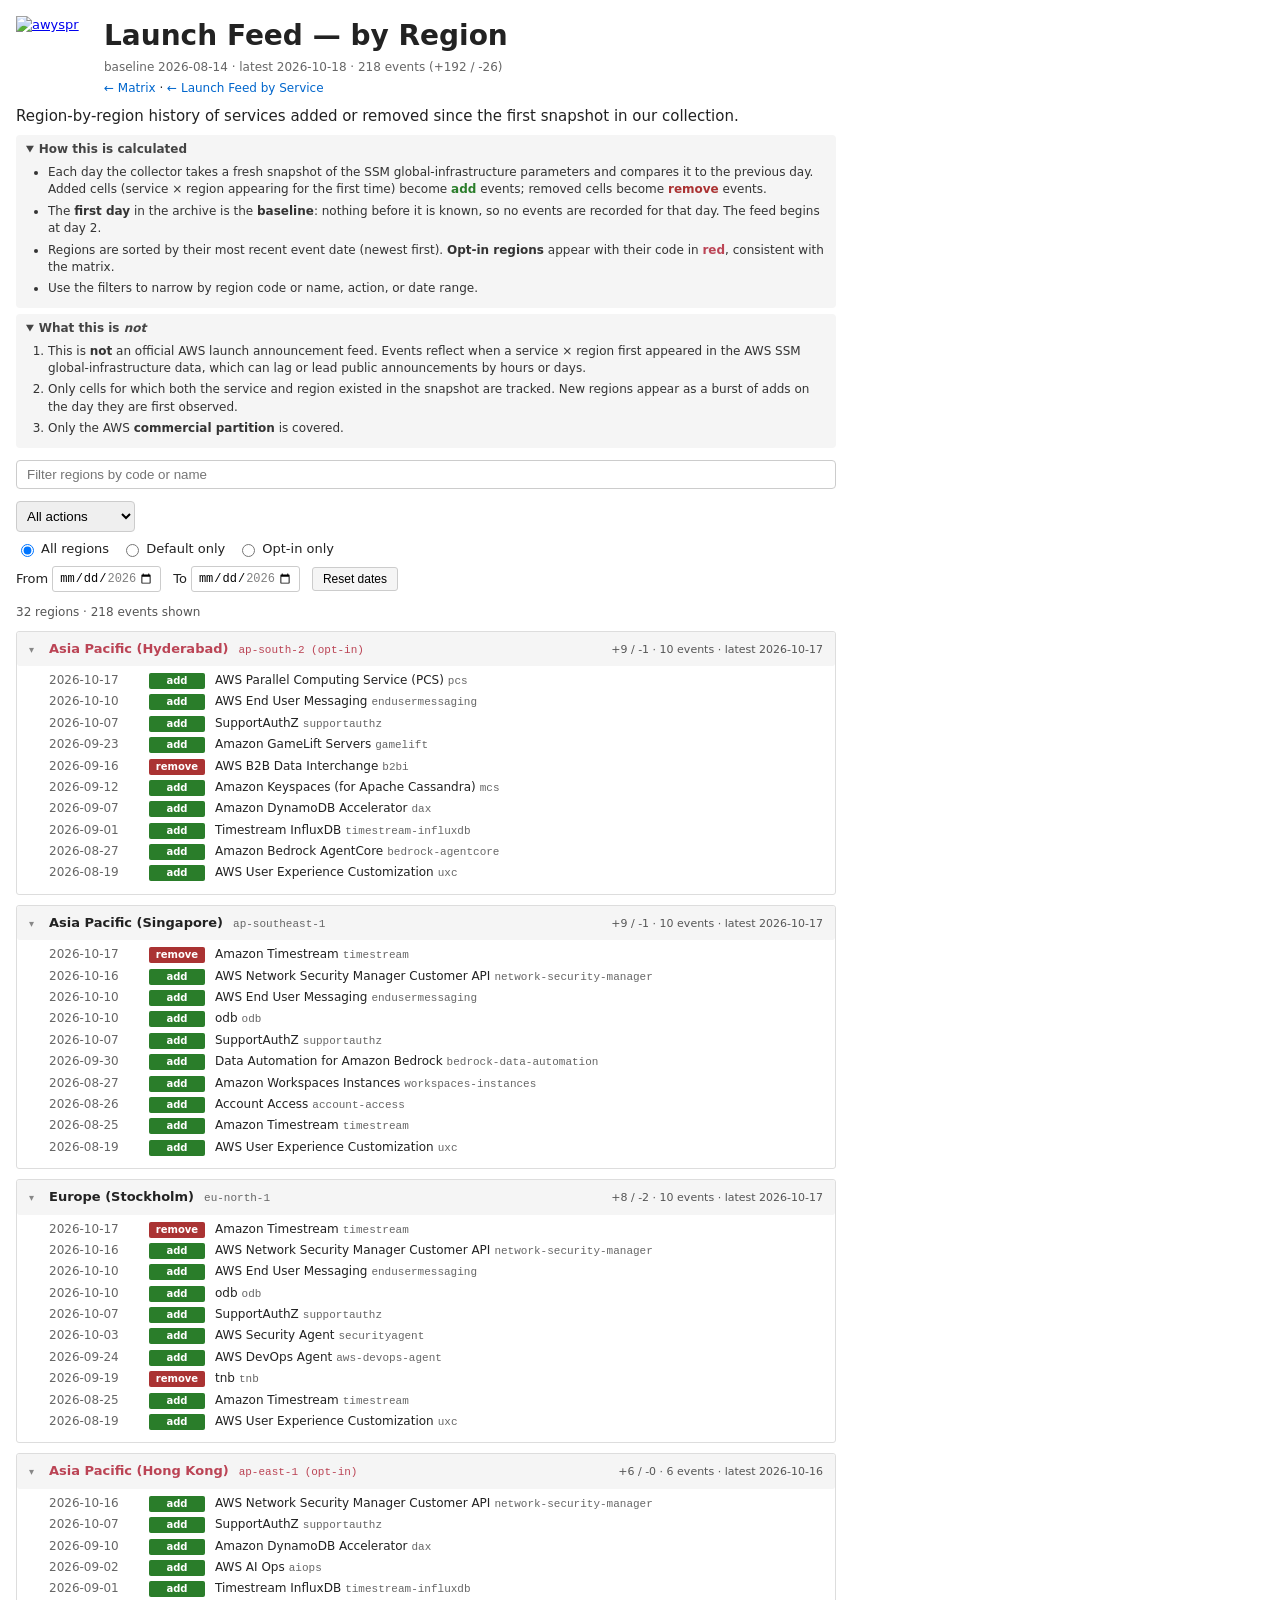
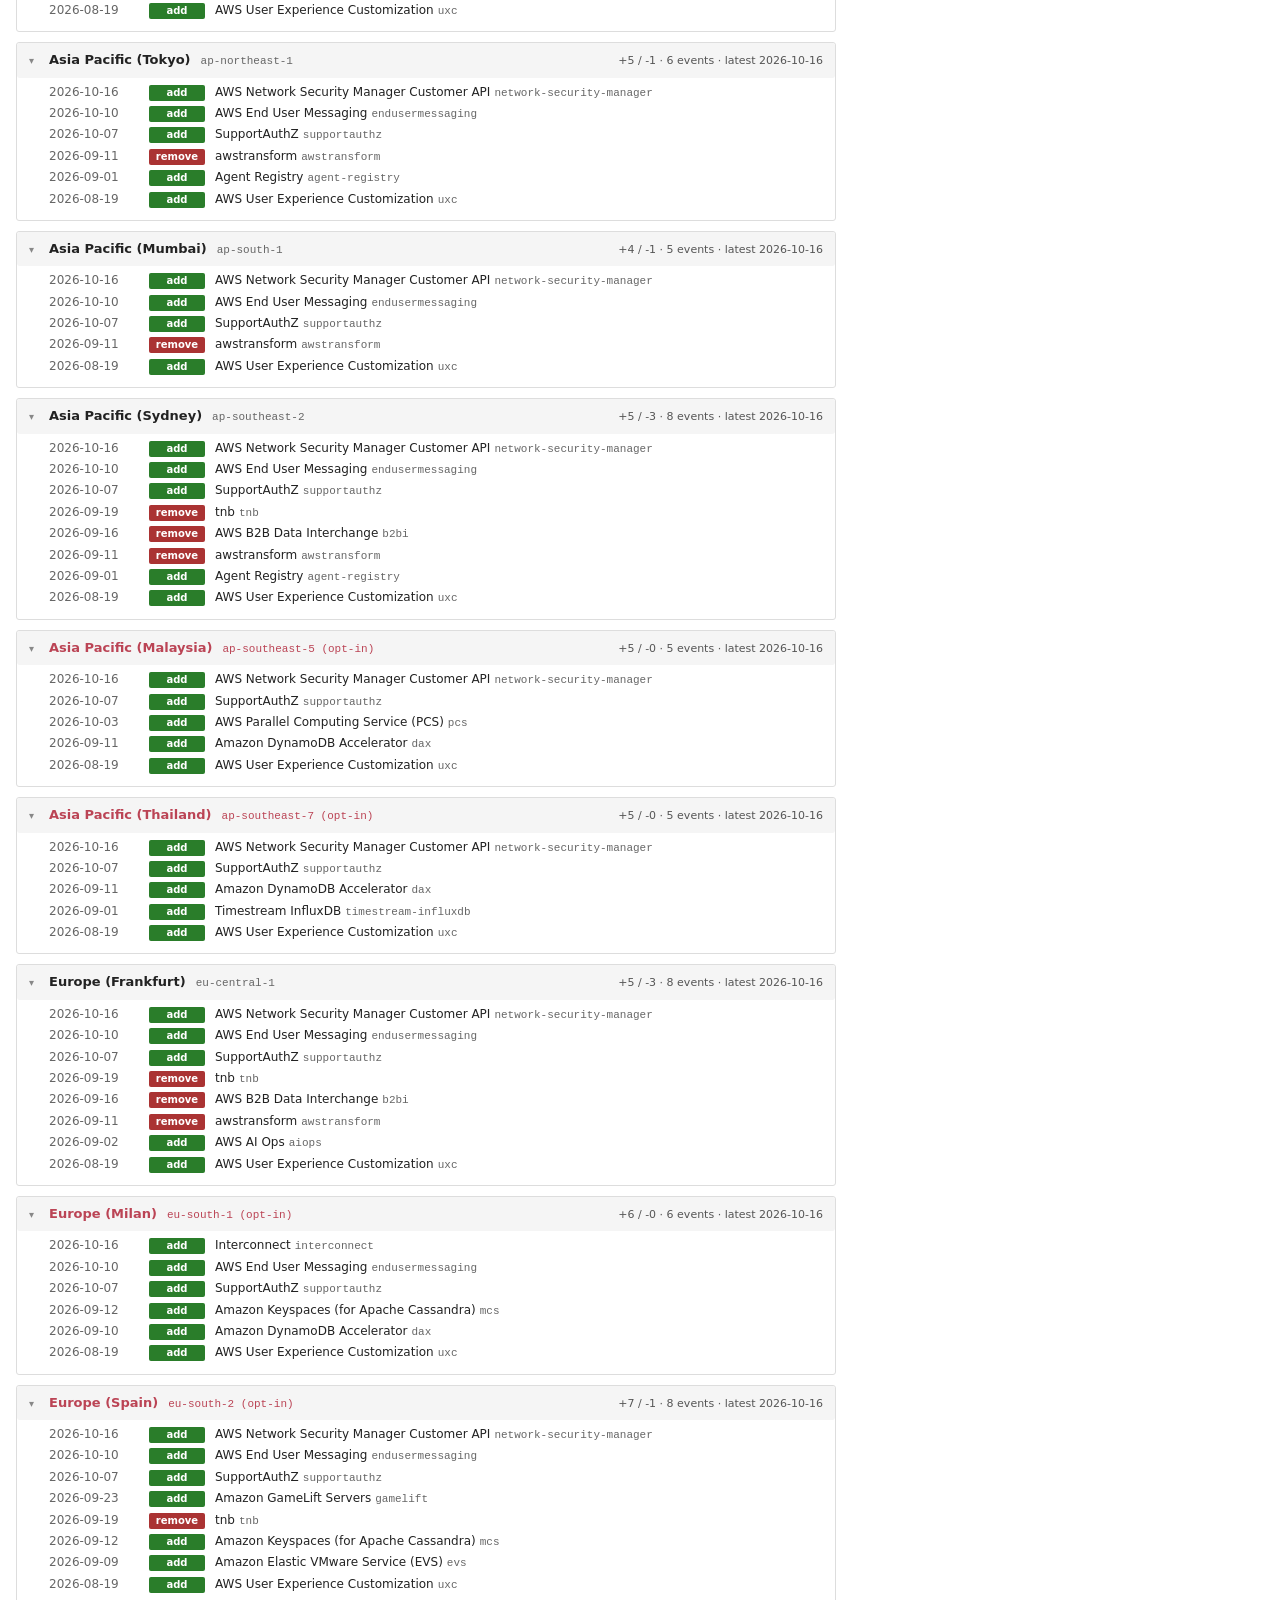
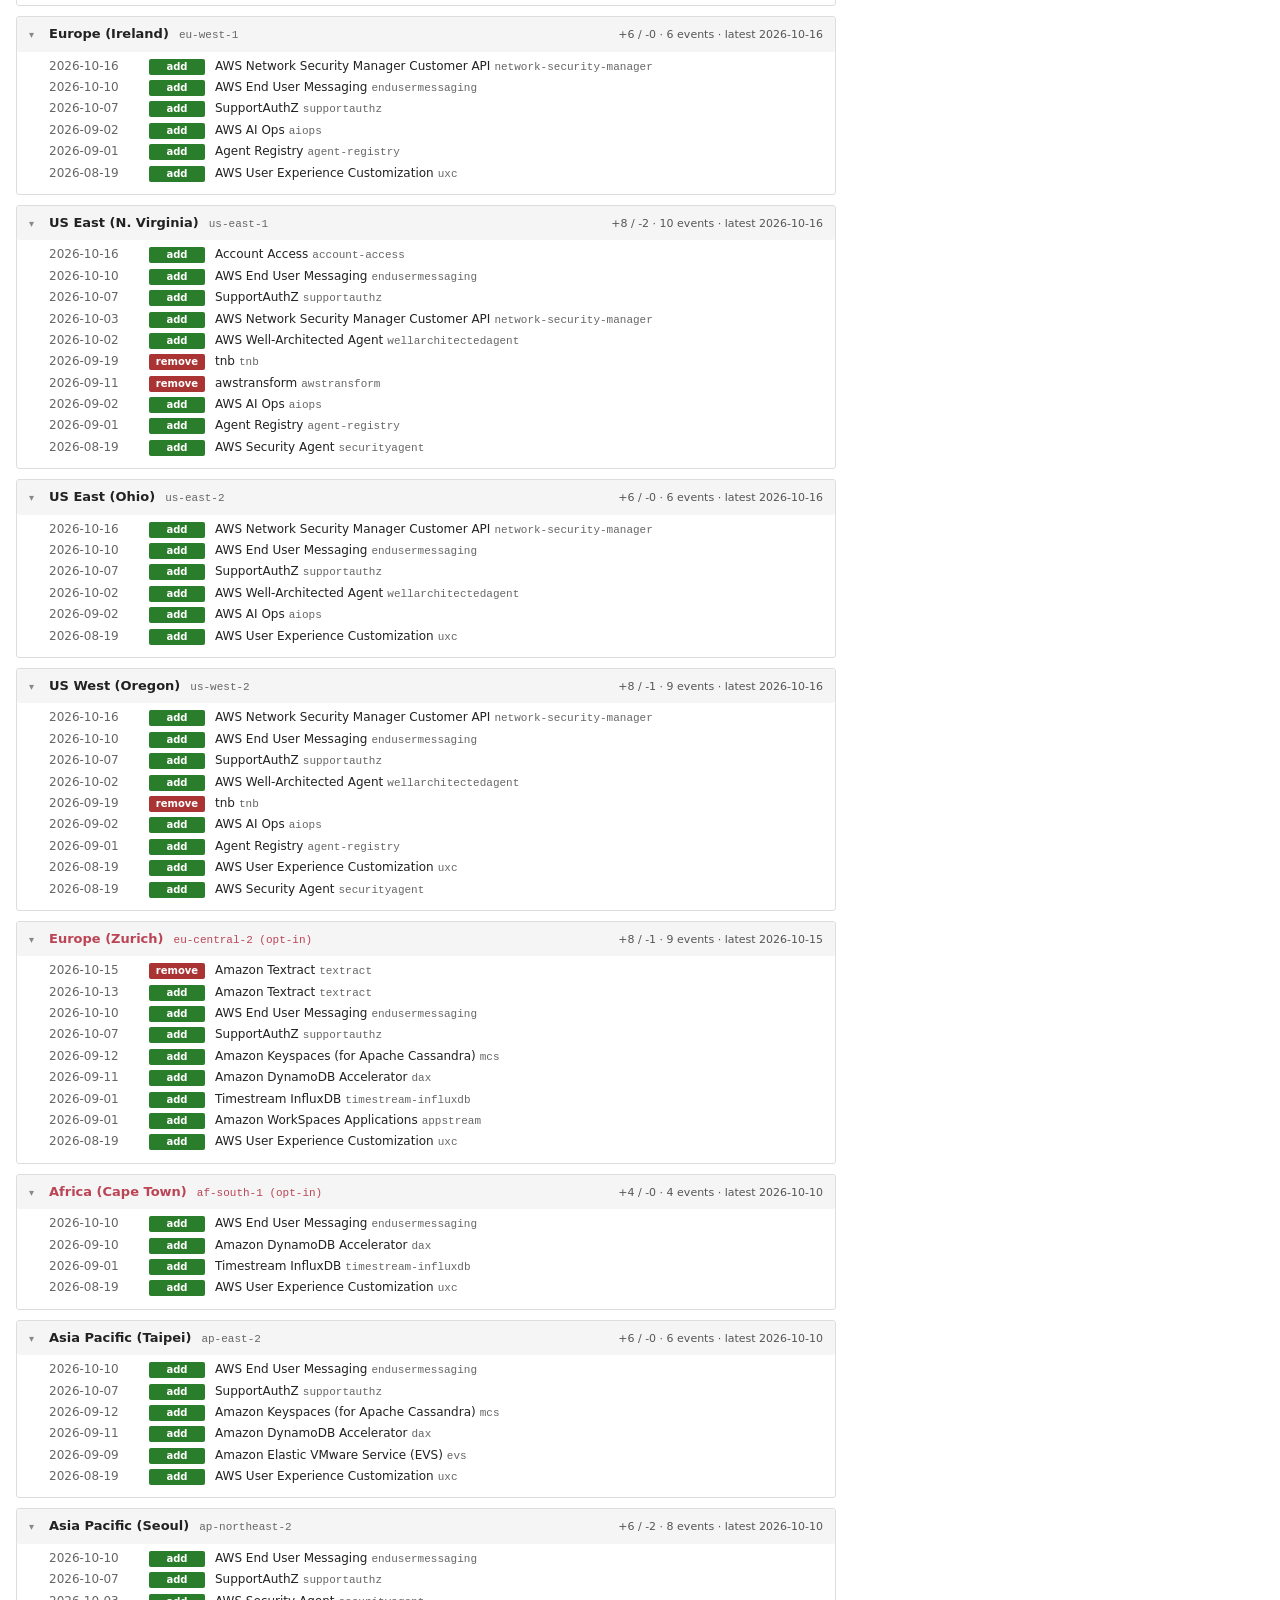
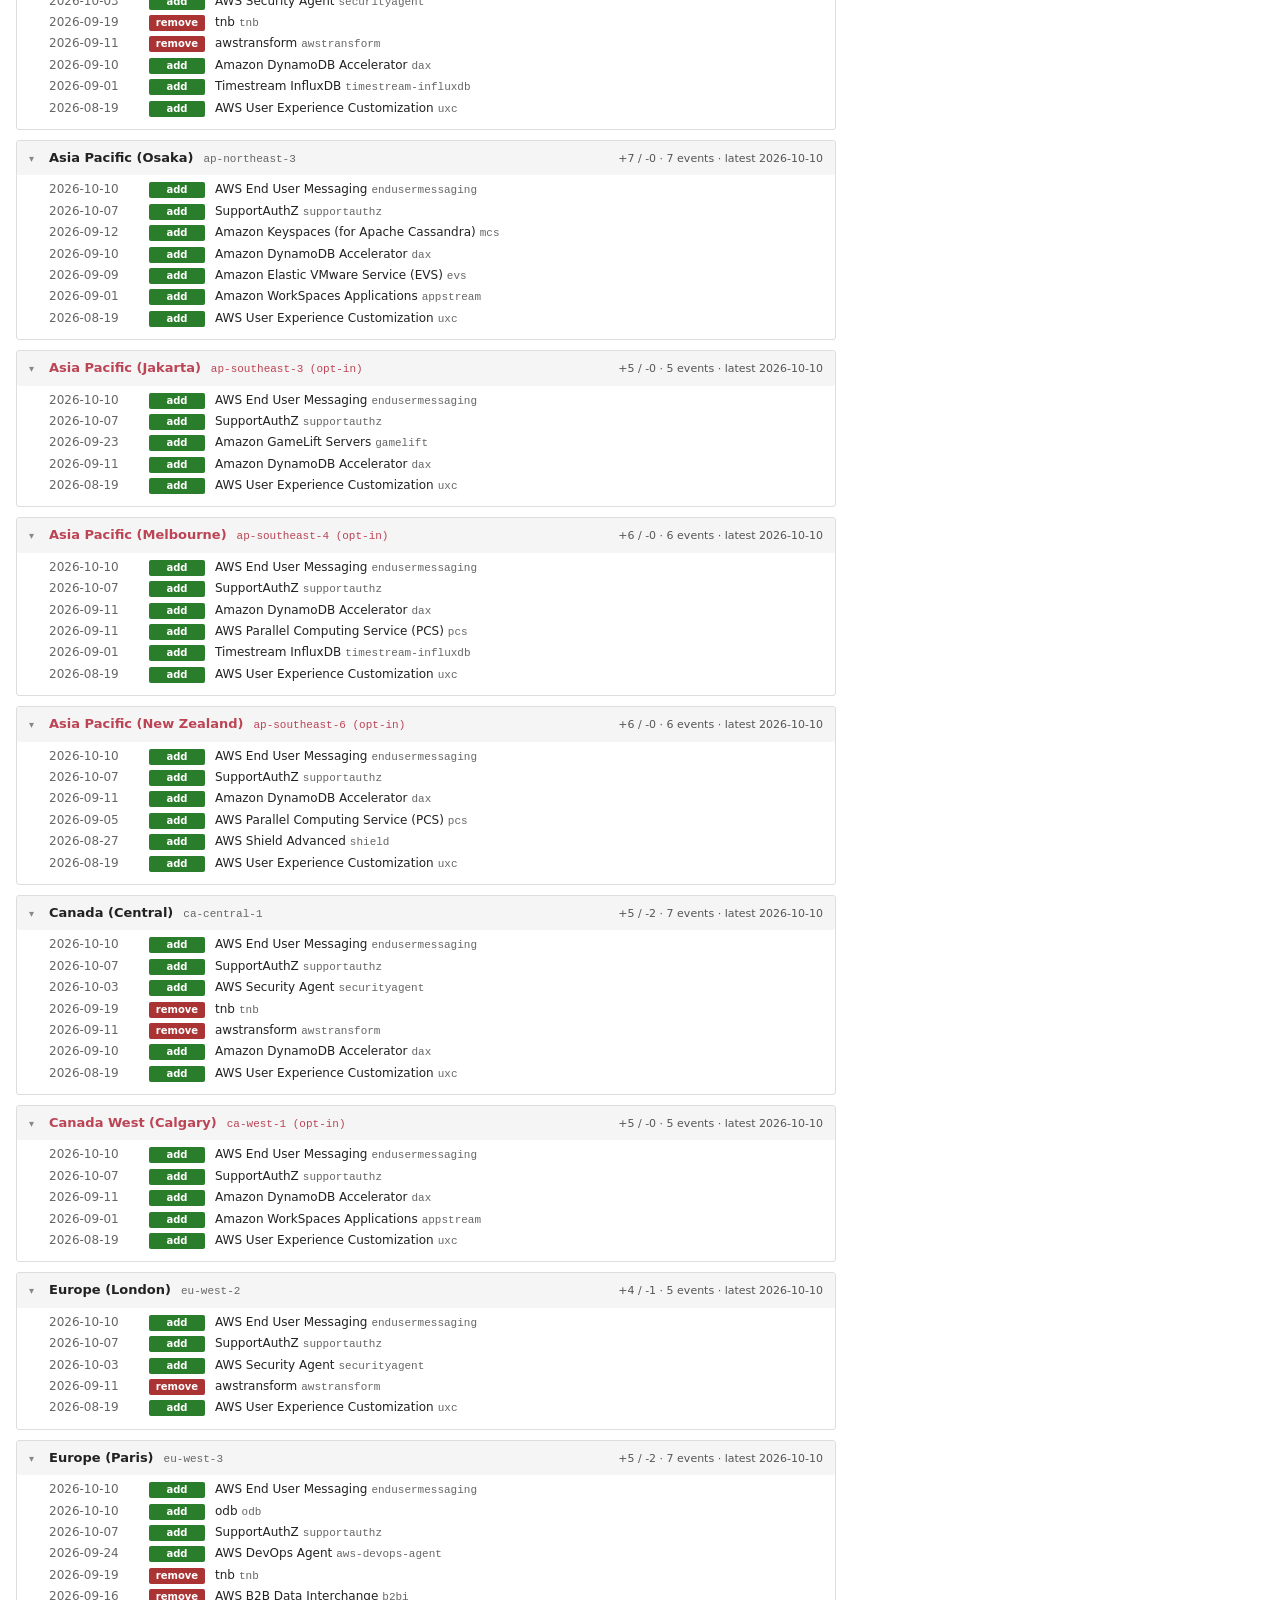
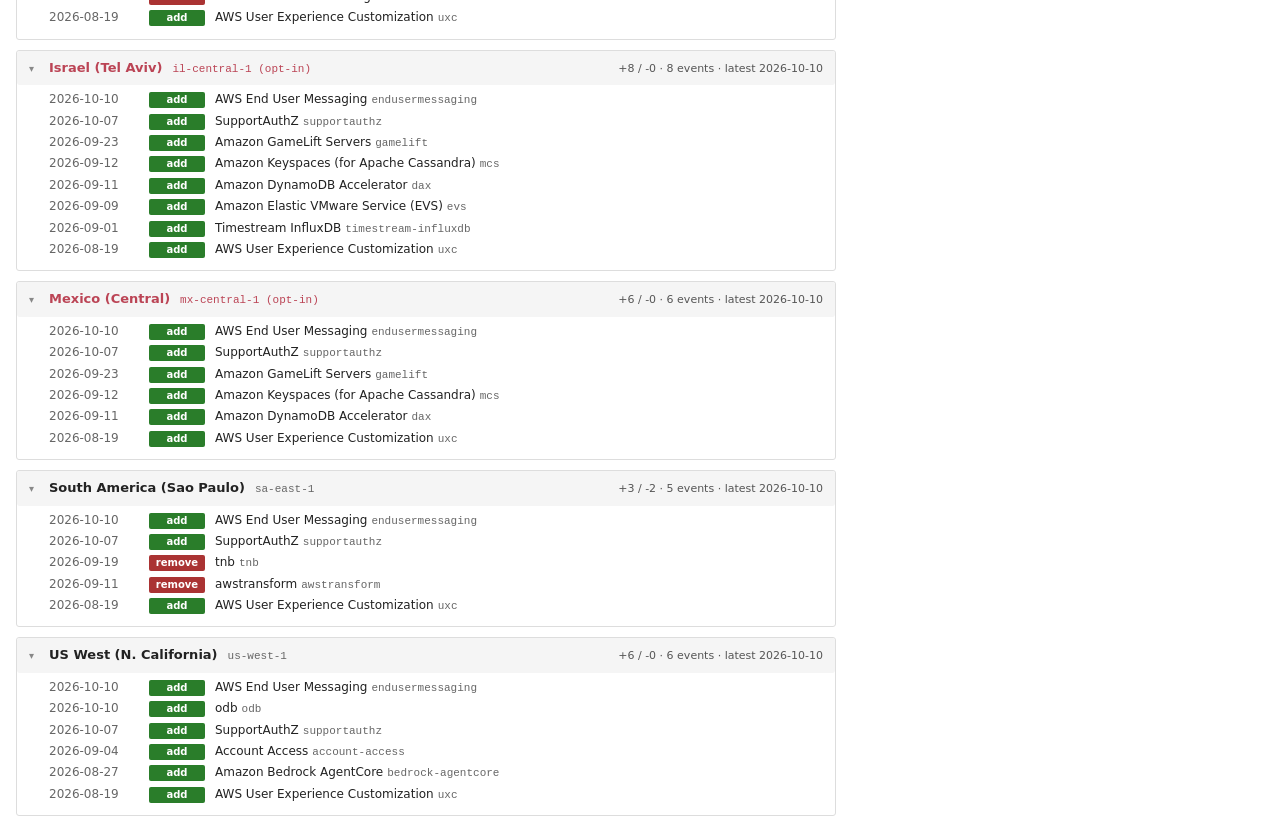
==== launch-reg.html @ aab7c8ba "publish 2026-10-18" ====
<!doctype html>
<html lang="en">
<head>
<script async src="https://www.googletagmanager.com/gtag/js?id=G-X1XJBGD6MT"></script>
<script>
  window.dataLayer = window.dataLayer || [];
  function gtag(){dataLayer.push(arguments);}
  gtag('js', new Date());
  gtag('config', 'G-X1XJBGD6MT');
</script>
<meta charset="utf-8">
<meta name="viewport" content="width=device-width,initial-scale=1">
<title>Launch Feed — by Region</title>
<link rel="stylesheet" href="styles.css">
<link rel="stylesheet" href="stats.css">
<link rel="stylesheet" href="launch.css">
</head>
<body>
<header>
  <div class="titlebar">
    <a class="brand" href="https://www.awyspr.com" rel="noopener" aria-label="awyspr">
      <img src="https://awyspr.com/assets/images/image07.svg?v=b4a015c2" alt="awyspr">
    </a>
    <div class="titlebar-text">
      <h1>Launch Feed — by Region</h1>
      <div class="meta" id="meta"></div>
      <div class="nav"><a href="index.html">← Matrix</a> · <a href="launch-svc.html">← Launch Feed by Service</a></div>
    </div>
  </div>
  <div class="intro">
    <p>
      Region-by-region history of services added or removed since the first
      snapshot in our collection.
    </p>
    <details class="faq" open>
      <summary>How this is calculated</summary>
      <ul>
        <li>Each day the collector takes a fresh snapshot of the SSM global-infrastructure parameters and compares it to the previous day. Added cells (service × region appearing for the first time) become <span class="evt-add">add</span> events; removed cells become <span class="evt-remove">remove</span> events.</li>
        <li>The <strong>first day</strong> in the archive is the <strong>baseline</strong>: nothing before it is known, so no events are recorded for that day. The feed begins at day 2.</li>
        <li>Regions are sorted by their most recent event date (newest first). <strong>Opt-in regions</strong> appear with their code in <span class="optin-swatch">red</span>, consistent with the matrix.</li>
        <li>Use the filters to narrow by region code or name, action, or date range.</li>
      </ul>
    </details>
    <details class="faq" open>
      <summary>What this is <em>not</em></summary>
      <ol>
        <li>
          This is <strong>not</strong> an official AWS launch announcement feed.
          Events reflect when a service × region first appeared in the AWS SSM
          global-infrastructure data, which can lag or lead public announcements
          by hours or days.
        </li>
        <li>
          Only cells for which both the service and region existed in the
          snapshot are tracked. New regions appear as a burst of adds on the
          day they are first observed.
        </li>
        <li>
          Only the AWS <strong>commercial partition</strong> is covered.
        </li>
      </ol>
    </details>
  </div>
</header>

<section class="controls">
  <div class="controls-row">
    <input id="q" type="search" placeholder="Filter regions by code or name">
    <select id="action">
      <option value="any">All actions</option>
      <option value="add">Adds only</option>
      <option value="remove">Removes only</option>
    </select>
  </div>
  <div class="controls-row">
    <label><input type="radio" name="region-filter" value="all" checked> All regions</label>
    <label><input type="radio" name="region-filter" value="default"> Default only</label>
    <label><input type="radio" name="region-filter" value="optin"> Opt-in only</label>
  </div>
  <div class="controls-row">
    <label>From <input type="date" id="from"></label>
    <label>To <input type="date" id="to"></label>
    <button type="button" id="reset-dates">Reset dates</button>
  </div>
</section>

<main>
  <section id="feed"></section>
</main>

<footer>
  <p>
    Not affiliated with or endorsed by Amazon Web Services. All service and
    region names are trademarks of their respective owners.
  </p>
  <p class="attribution">
    Data collection and analysis scripts and presentation &copy; 2026 awyspr.
    Visit <a href="https://www.awyspr.com" rel="noopener">www.awyspr.com</a>
    or email
    <a href="mailto:partnerboost@awyspr.com">partnerboost@awyspr.com</a>
    for more information.
  </p>
</footer>

<script>window.__LAUNCH_MODE__ = 'region';</script>
<script src="launch.js"></script>
</body>
</html>
---- styles.css ----
* { box-sizing: border-box; }
body { font: 13px/1.4 -apple-system, system-ui, sans-serif; margin: 0; padding: 16px; color: #222; }
header { margin-bottom: 12px; }
.titlebar { display: flex; align-items: flex-start; gap: 16px; }
.brand { flex: 0 0 auto; display: block; width: 72px; }
.brand img { display: block; width: 100%; height: auto; }
.titlebar-text { flex: 1 1 auto; }
h1 { font-size: 28px; margin: 0; }
.meta { color: #666; font-size: 12px; margin: 4px 0 0 0; }
.nav { font-size: 12px; margin: 4px 0 0 0; }
.nav a { color: #06c; text-decoration: none; }
.nav a:hover { text-decoration: underline; }
.intro { color: #333; font-size: 12px; max-width: none; margin: 6px 0 0 0; }
.intro p { margin: 4px 0; }
.intro > p { font-size: 15px; line-height: 1.5; margin: 8px 0; color: #222; }
.intro a { color: #06c; text-decoration: none; }
.intro .optin-swatch { color: #b45; font-weight: 600; }
.intro .rollup-swatch { display: inline-block; padding: 0 4px; background: #ffe9a8; border-radius: 3px; font-size: 11px; color: #6b4a00; font-weight: 600; }
.intro a:hover { text-decoration: underline; }
.intro ul { margin: 4px 0 6px 0; padding-left: 20px; }
.intro ul li { margin: 2px 0; }
.intro .faq { margin-top: 6px; padding: 6px 10px; background: #f5f5f5; border-radius: 4px; }
.intro .faq summary { cursor: pointer; font-weight: 600; color: #444; }
.intro .faq ol, .intro .faq ul { margin: 6px 0 2px 0; padding-left: 22px; }
.intro .faq li { margin: 4px 0; line-height: 1.45; }
.intro .faq a { color: #06c; text-decoration: none; }
.intro .faq a:hover { text-decoration: underline; }

footer { margin-top: 16px; padding-top: 10px; border-top: 1px solid #ddd; color: #666; font-size: 11px; }
footer p { margin: 4px 0; max-width: none; }
footer a { color: #06c; text-decoration: none; }
footer a:hover { text-decoration: underline; }
footer .attribution { color: #333; margin-top: 8px; }

.controls { display: flex; flex-direction: column; gap: 8px; margin-bottom: 12px; }
.controls-row { display: flex; gap: 12px; align-items: center; flex-wrap: wrap; }
.controls input[type=search] { padding: 6px 10px; width: 100%; border: 1px solid #ccc; border-radius: 4px; }
.controls label { display: flex; align-items: center; gap: 4px; }
.controls select { padding: 6px; border: 1px solid #ccc; border-radius: 4px; }

#matrix-wrap { overflow-x: hidden; overflow-y: auto; scrollbar-gutter: stable; max-height: calc(100vh - 140px); border: 1px solid #ddd; }
table { border-collapse: separate; border-spacing: 0; font-size: 11px; }
th, td { padding: 3px 6px; border-bottom: 1px solid #eee; border-right: 1px solid #eee; white-space: nowrap; }
td { padding: 2px 3px; }
thead th { position: sticky; top: 0; background: #f5f5f5; z-index: 2; }
tbody th { position: sticky; left: 0; background: #fafafa; text-align: left; z-index: 1; }
thead th:first-child { left: 0; z-index: 3; }

/* Vertical region-code headers — reads bottom-to-top, tilt head left. */
thead th.rot { writing-mode: vertical-rl; transform: rotate(180deg); text-align: left; vertical-align: bottom; height: 130px; padding: 6px 2px; font-weight: 500; }
thead th.rot .rollup { writing-mode: horizontal-tb; transform: rotate(180deg); display: inline-block; margin: 0 0 4px 0; }
thead th:first-child { writing-mode: horizontal-tb; transform: none; height: auto; vertical-align: bottom; text-align: left; font-weight: 600; }
th.optin { color: #b45; }
td.y { background: #d6efd6; text-align: center; }
td.n { background: #fff; text-align: center; color: #ccc; }
td.y { color: #14532d; font-weight: 700; }
td.y::before { content: "✓"; }
td.n::before { content: "·"; }
tr:hover td { background: #eef6ff; }
tr:hover td.y { background: #b6dfb6; }
.cat-tag { display: inline-block; padding: 1px 6px; background: #eee; border-radius: 3px; font-size: 10px; color: #555; margin-top: 2px; }
.svc-name { font-weight: 600; font-size: 12px; line-height: 1.2; }
tbody th { white-space: nowrap; }
.rollup { display: inline-block; margin-left: 4px; padding: 0 4px; background: #ffe9a8; border-radius: 3px; font-size: 10px; color: #6b4a00; font-weight: normal; }
td.y.added { box-shadow: inset 0 0 0 2px #2a7d2a; }
td.n.added { background: #e6ffe6; box-shadow: inset 0 0 0 2px #2a7d2a; }
td.y.removed, td.n.removed { background: #ffd6d6; box-shadow: inset 0 0 0 2px #a33; position: relative; }
td.removed::after { content: "×"; position: absolute; inset: 0; display: flex; align-items: center; justify-content: center; color: #a33; font-weight: bold; }
---- stats.css ----
.nav { font-size: 12px; margin-top: 4px; }
.nav a { color: #06c; text-decoration: none; }
.nav a:hover { text-decoration: underline; }

/* Width is applied from JS to match the index matrix width (see stats.js). */

.chart-wrap { width: 100%; margin: 0 0 16px 0; border: 1px solid #ddd; background: #fff; padding: 10px 12px; border-radius: 2px; }
#chart { display: block; width: 100%; height: auto; }
#chart .row-stripe { fill: #fafafa; }
#chart .bar-default { fill: #222; }
#chart .bar-optin { fill: #b45; }
#chart .bar-svc { fill: #06c; }
#chart .bar-default:hover, #chart .bar-optin:hover { fill-opacity: 0.75; }
#chart .axis { stroke: #bbb; stroke-width: 1; }
#chart .grid { stroke: #eee; stroke-width: 1; stroke-dasharray: 2 3; }
#chart .grid-major { stroke: #d8d8d8; stroke-width: 1; }
#chart .tick-label { font: 9px -apple-system, system-ui, sans-serif; fill: #666; font-variant-numeric: tabular-nums; }
#chart .axis-title { font: 10px -apple-system, system-ui, sans-serif; fill: #444; font-weight: 600; }
#chart .region-label { font: 9px/1 -apple-system, system-ui, sans-serif; fill: #222; font-weight: 500; }
#chart .region-label.optin { fill: #b45; }
#chart .value-label { font: 9px -apple-system, system-ui, sans-serif; fill: #333; font-variant-numeric: tabular-nums; font-weight: 600; }
#chart .value-label.inside { fill: #fff; }

.stats-table-wrap { overflow-x: auto; border: 1px solid #ddd; max-height: calc(100vh - 200px); overflow-y: auto; }
#stats-table { width: 100%; border-collapse: separate; border-spacing: 0; font-size: 12px; }
#stats-table th, #stats-table td { padding: 4px 10px; border-bottom: 1px solid #eee; text-align: left; white-space: nowrap; }
#stats-table thead th { position: sticky; top: 0; background: #f5f5f5; font-weight: 600; z-index: 1; cursor: pointer; user-select: none; }
#stats-table thead th:hover { background: #eaeaea; }
#stats-table td.num, #stats-table th.num { text-align: right; font-variant-numeric: tabular-nums; }
#stats-table tr.optin td.region, #stats-table tr.optin td.name { color: #b45; }
#stats-table tr:hover td { background: #eef6ff; }
.svcreg-swatch { display: inline-block; padding: 0 6px; background: #06c; color: #fff; border-radius: 2px; font-weight: 600; font-size: 11px; }
.svc-cell { display: flex; flex-direction: column; }
.svc-title { font-weight: 600; }
.svc-slug { color: #666; font-size: 10px; }
.cat-tag { display: inline-block; padding: 1px 6px; background: #eee; border-radius: 3px; font-size: 10px; color: #555; }
.bar-cell { position: relative; min-width: 160px; }
.bar-cell .bar-track { background: #f0f0f0; border-radius: 2px; height: 10px; width: 160px; overflow: hidden; }
.bar-cell .bar-fill { height: 100%; background: #222; }
tr.optin .bar-cell .bar-fill { background: #b45; }
.svcreg .bar-cell .bar-fill { background: #06c; }
---- launch.css ----
.feed-group { border: 1px solid #ddd; border-radius: 3px; margin-bottom: 10px; background: #fff; }
.feed-group > summary { list-style: none; cursor: pointer; padding: 8px 12px; background: #f5f5f5; display: flex; align-items: baseline; gap: 10px; border-radius: 3px; }
.feed-group > summary::-webkit-details-marker { display: none; }
.feed-group > summary::before { content: '▸'; font-size: 10px; color: #888; display: inline-block; width: 10px; }
.feed-group[open] > summary::before { content: '▾'; }
.feed-group .grp-title { font-weight: 600; }
.feed-group .grp-slug, .feed-group .grp-code { color: #666; font-size: 11px; font-family: ui-monospace, monospace; }
.feed-group .grp-meta { margin-left: auto; color: #555; font-size: 11px; font-variant-numeric: tabular-nums; }
.feed-group.optin .grp-title, .feed-group.optin .grp-code { color: #b45; }
.feed-events { list-style: none; margin: 0; padding: 4px 12px 10px 32px; font-size: 12px; }
.feed-events li { display: flex; gap: 10px; padding: 2px 0; align-items: baseline; }
.feed-events .evt-date { font-variant-numeric: tabular-nums; color: #666; min-width: 90px; }
.feed-events .evt-tag { display: inline-block; min-width: 56px; text-align: center; padding: 1px 6px; border-radius: 2px; font-size: 10px; font-weight: 600; color: #fff; }
.feed-events .evt-tag.add { background: #2a7d2a; }
.feed-events .evt-tag.remove { background: #a33; }
.feed-events .evt-sub { color: #222; }
.feed-events .evt-sub code { color: #666; font-size: 11px; margin-left: 4px; }
.evt-add { color: #2a7d2a; font-weight: 600; }
.evt-remove { color: #a33; font-weight: 600; }
.feed-empty { padding: 12px; color: #666; }
.feed-stats { color: #555; font-size: 12px; margin-bottom: 10px; }

.controls button { padding: 4px 10px; border: 1px solid #ccc; background: #f5f5f5; border-radius: 3px; cursor: pointer; font-size: 12px; }
.controls button:hover { background: #eaeaea; }
.controls input[type=date] { padding: 4px 6px; border: 1px solid #ccc; border-radius: 3px; font-size: 12px; }
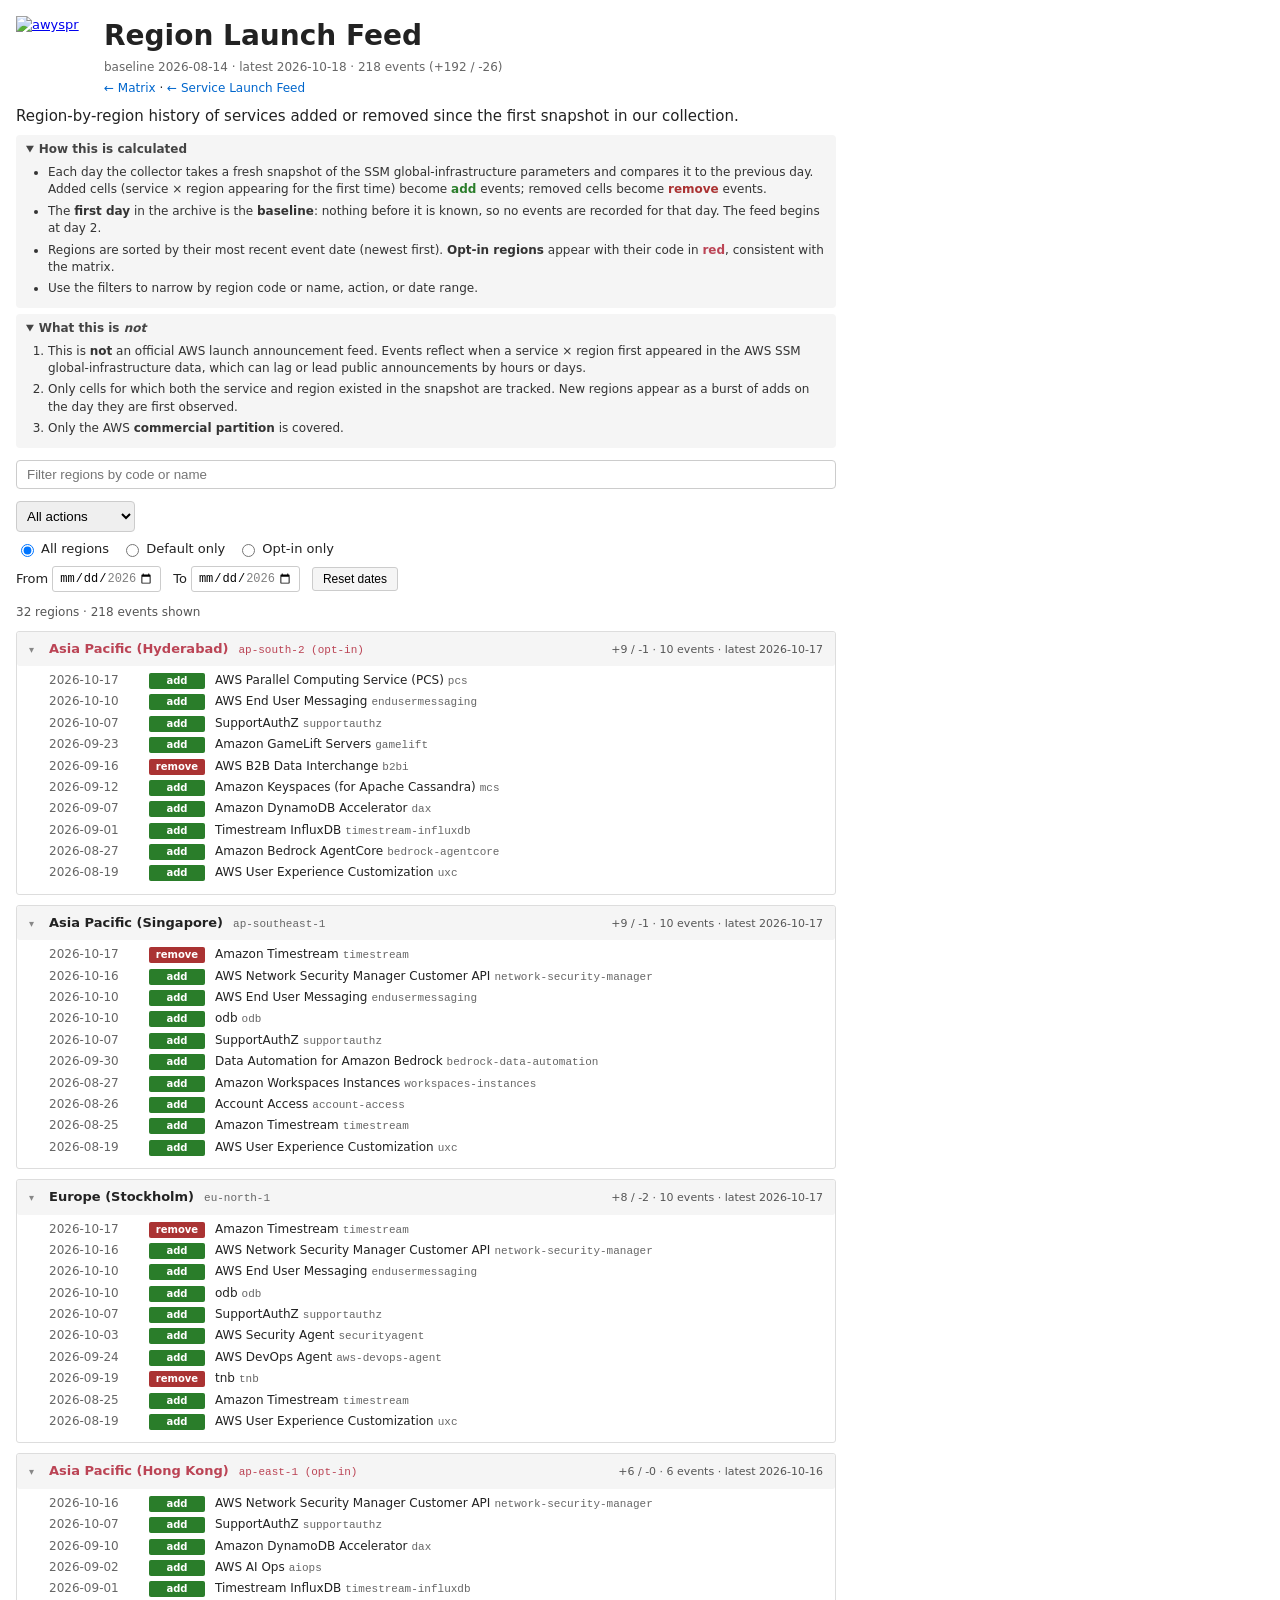
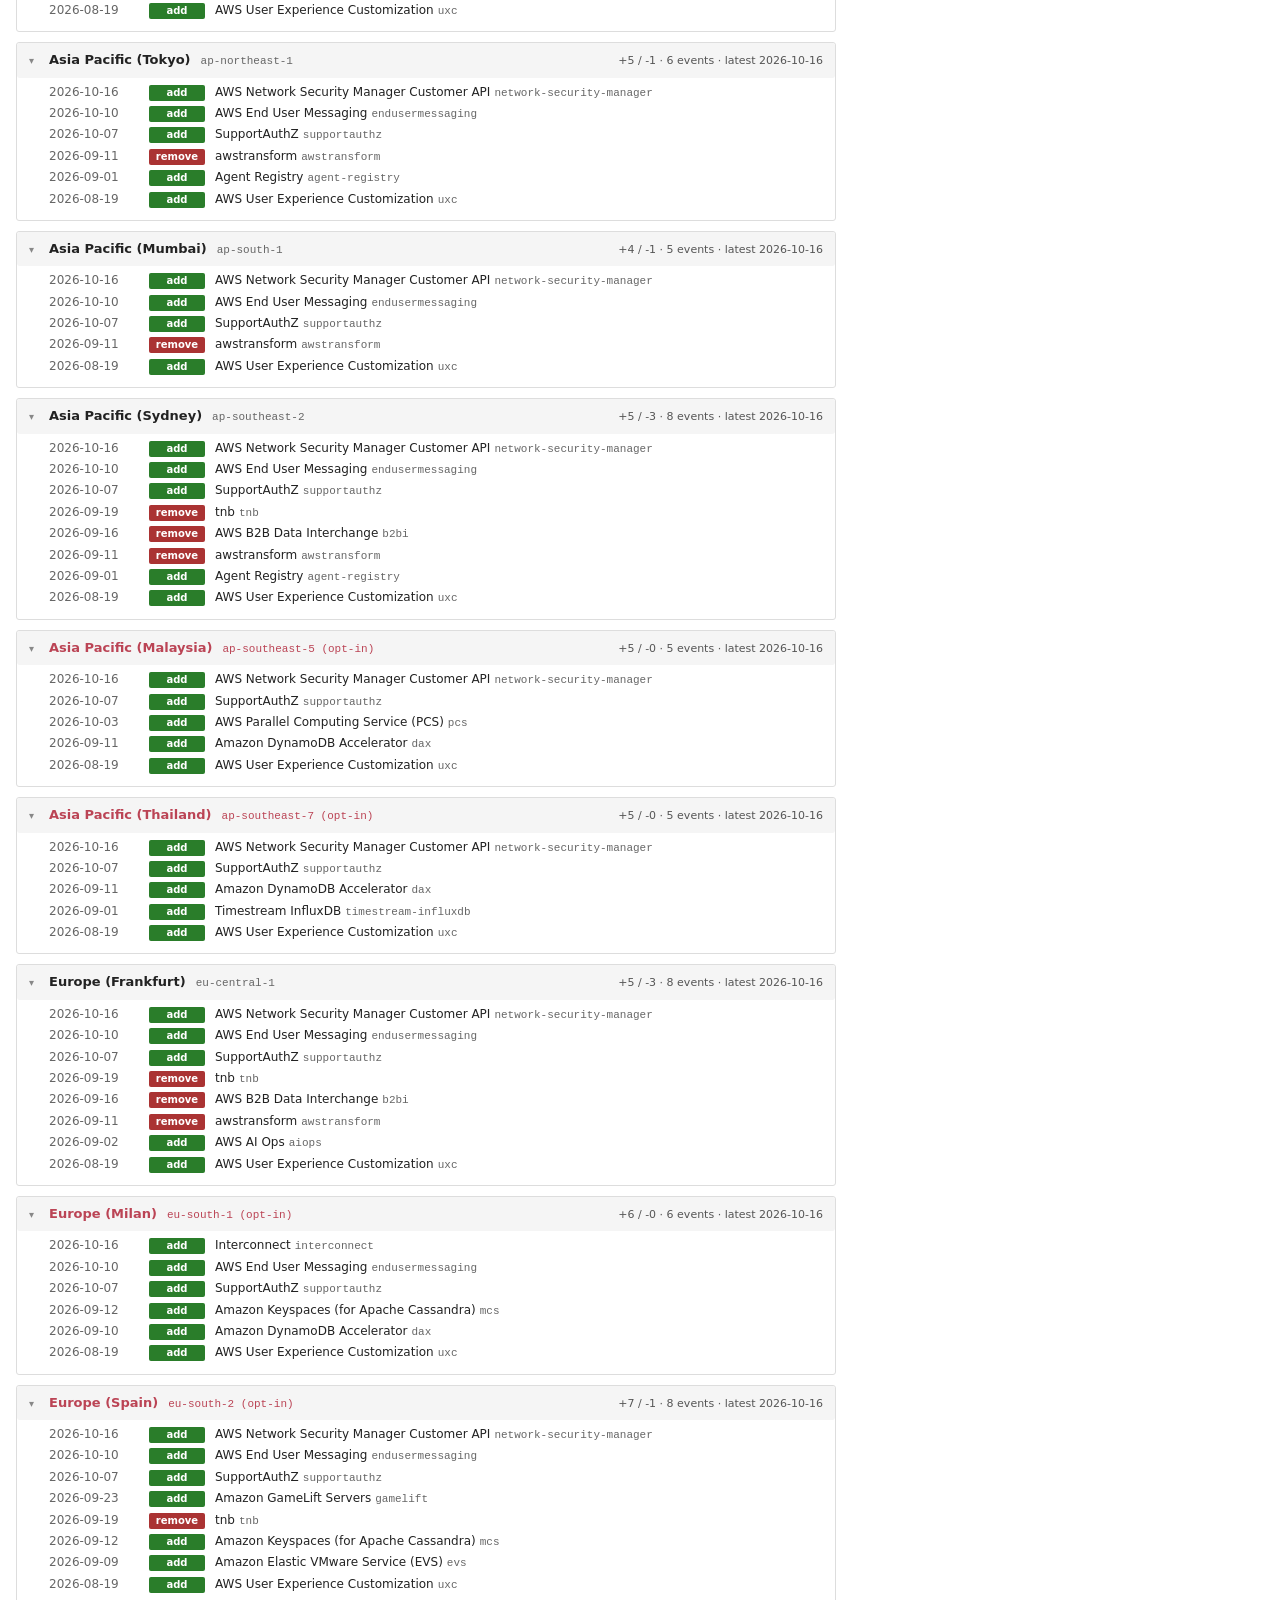
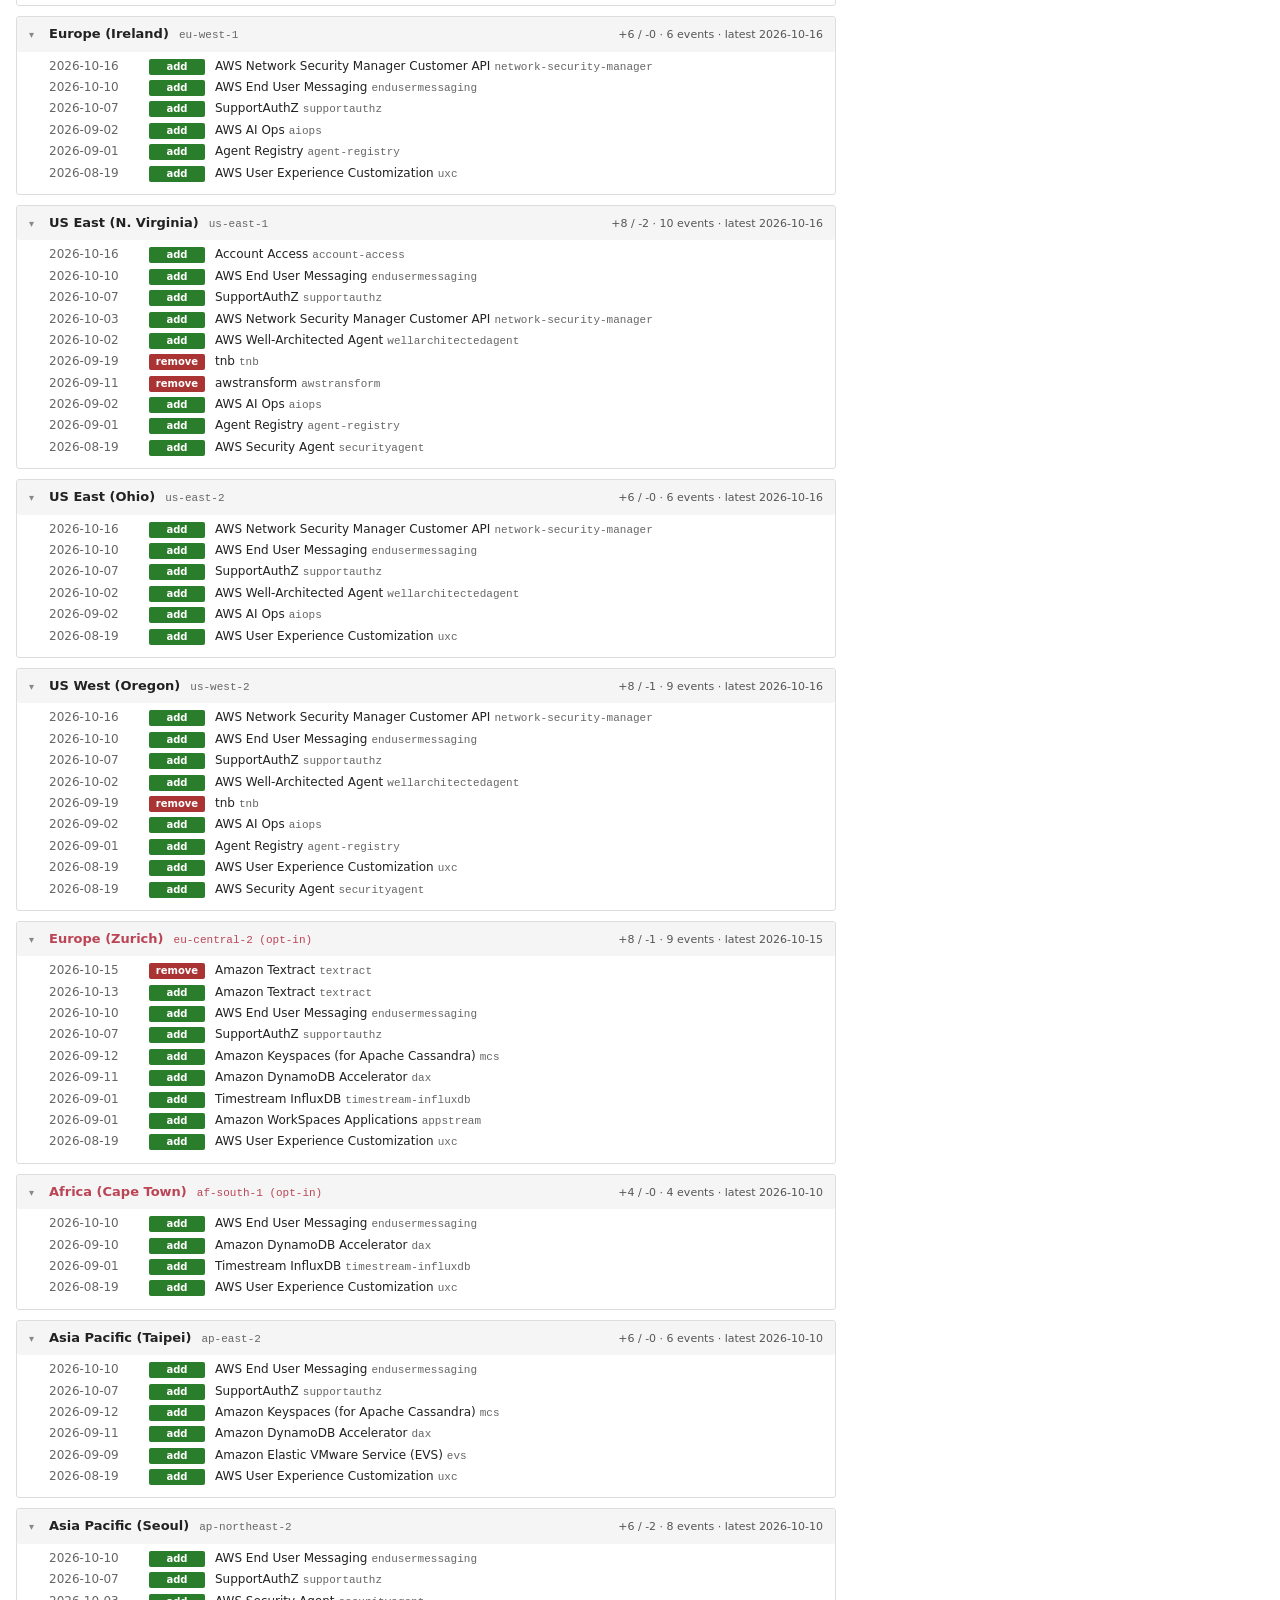
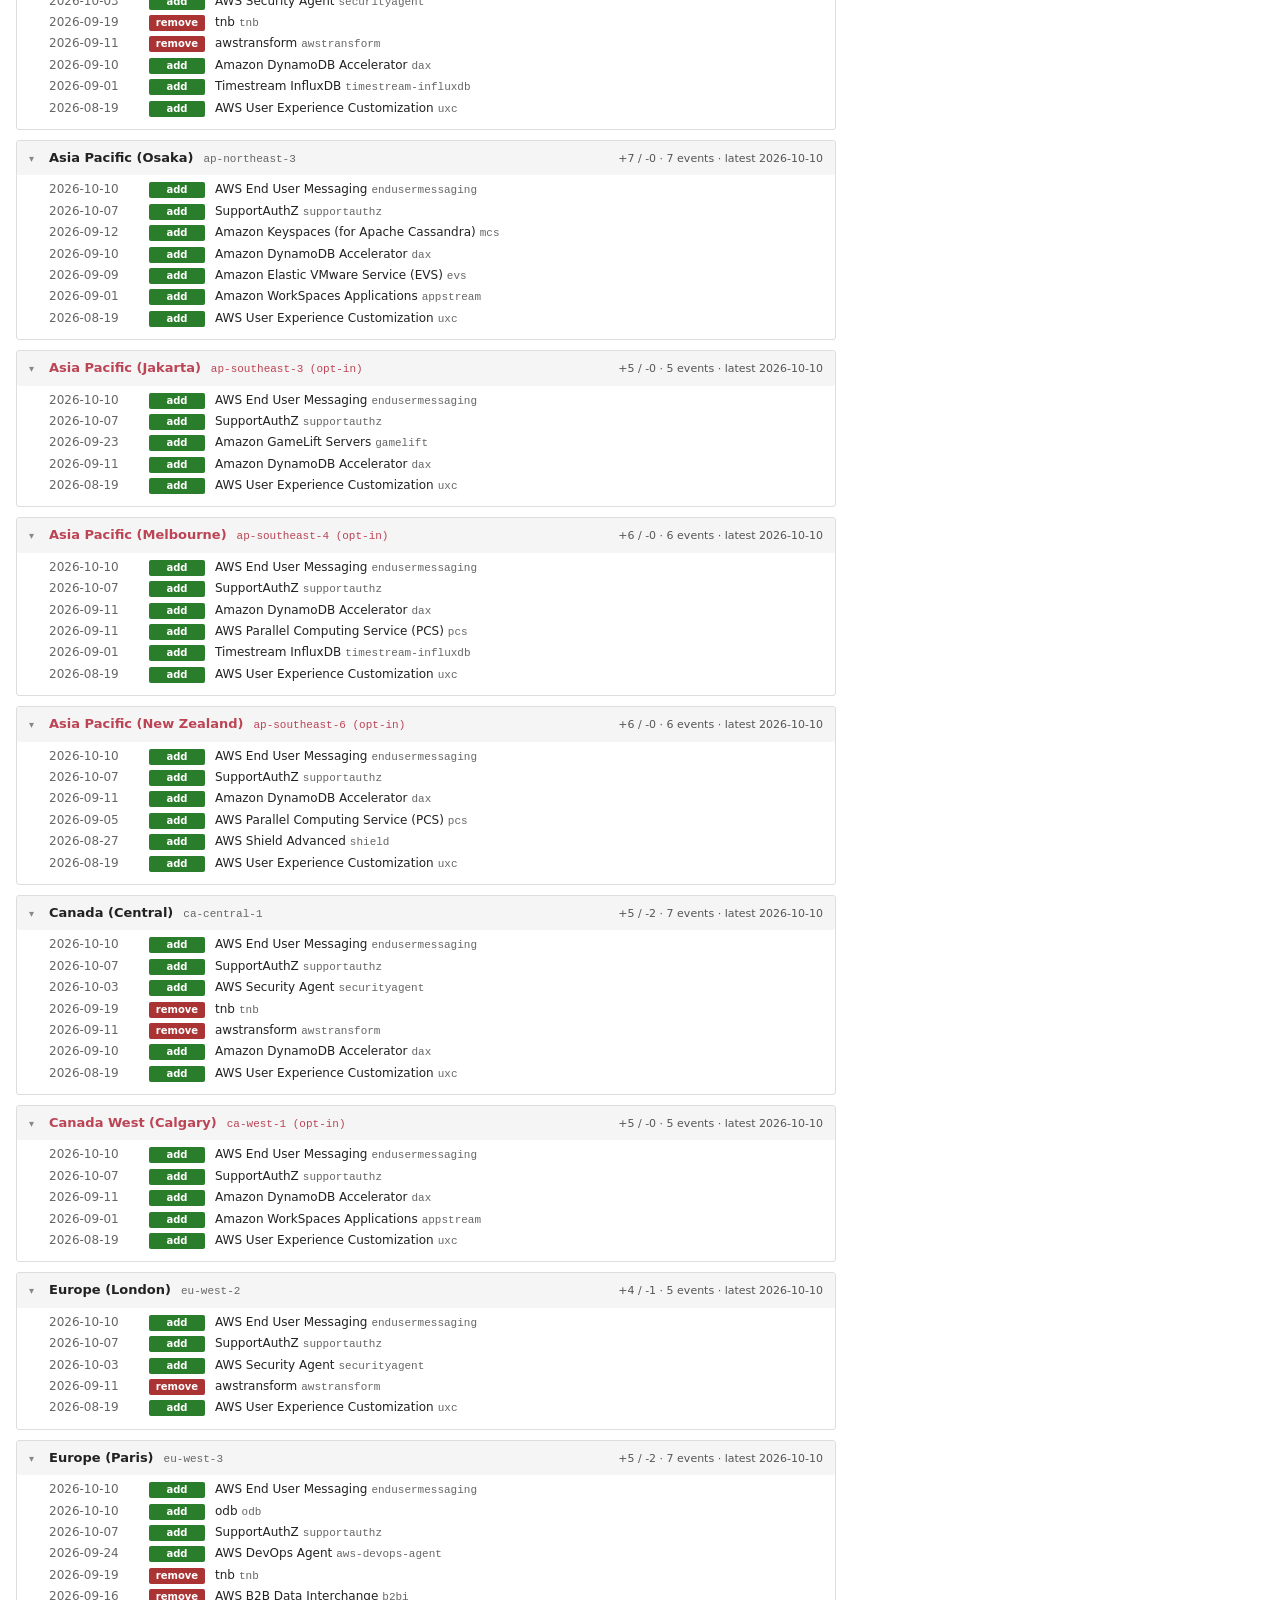
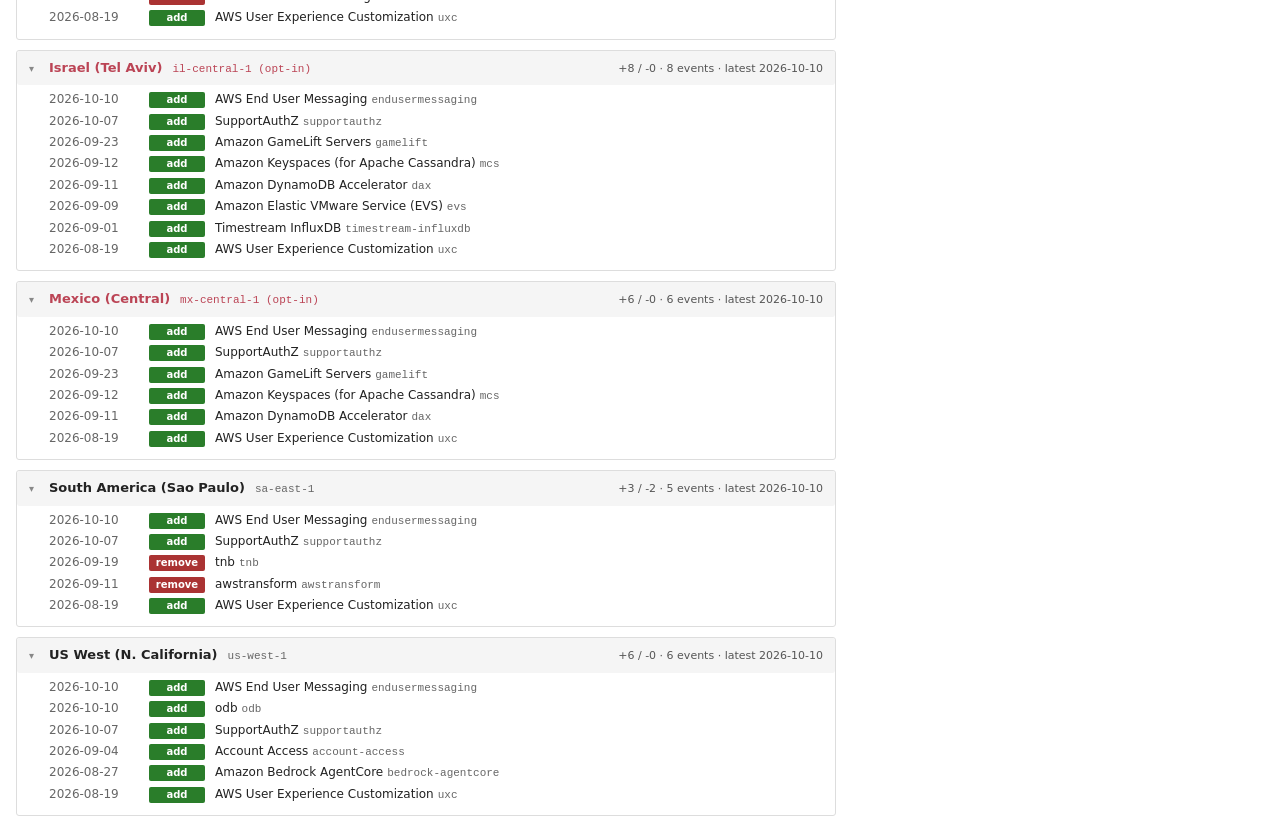
==== commit eced907d: "publish 2026-10-18" ====
--- a/launch-reg.html
+++ b/launch-reg.html
@@ -10,7 +10,7 @@
 </script>
 <meta charset="utf-8">
 <meta name="viewport" content="width=device-width,initial-scale=1">
-<title>Launch Feed — by Region</title>
+<title>Region Launch Feed</title>
 <link rel="stylesheet" href="styles.css">
 <link rel="stylesheet" href="stats.css">
 <link rel="stylesheet" href="launch.css">
@@ -22,9 +22,9 @@
       <img src="https://awyspr.com/assets/images/image07.svg?v=b4a015c2" alt="awyspr">
     </a>
     <div class="titlebar-text">
-      <h1>Launch Feed — by Region</h1>
+      <h1>Region Launch Feed</h1>
       <div class="meta" id="meta"></div>
-      <div class="nav"><a href="index.html">← Matrix</a> · <a href="launch-svc.html">← Launch Feed by Service</a></div>
+      <div class="nav"><a href="index.html">← Matrix</a> · <a href="launch-svc.html">← Service Launch Feed</a></div>
     </div>
   </div>
   <div class="intro">
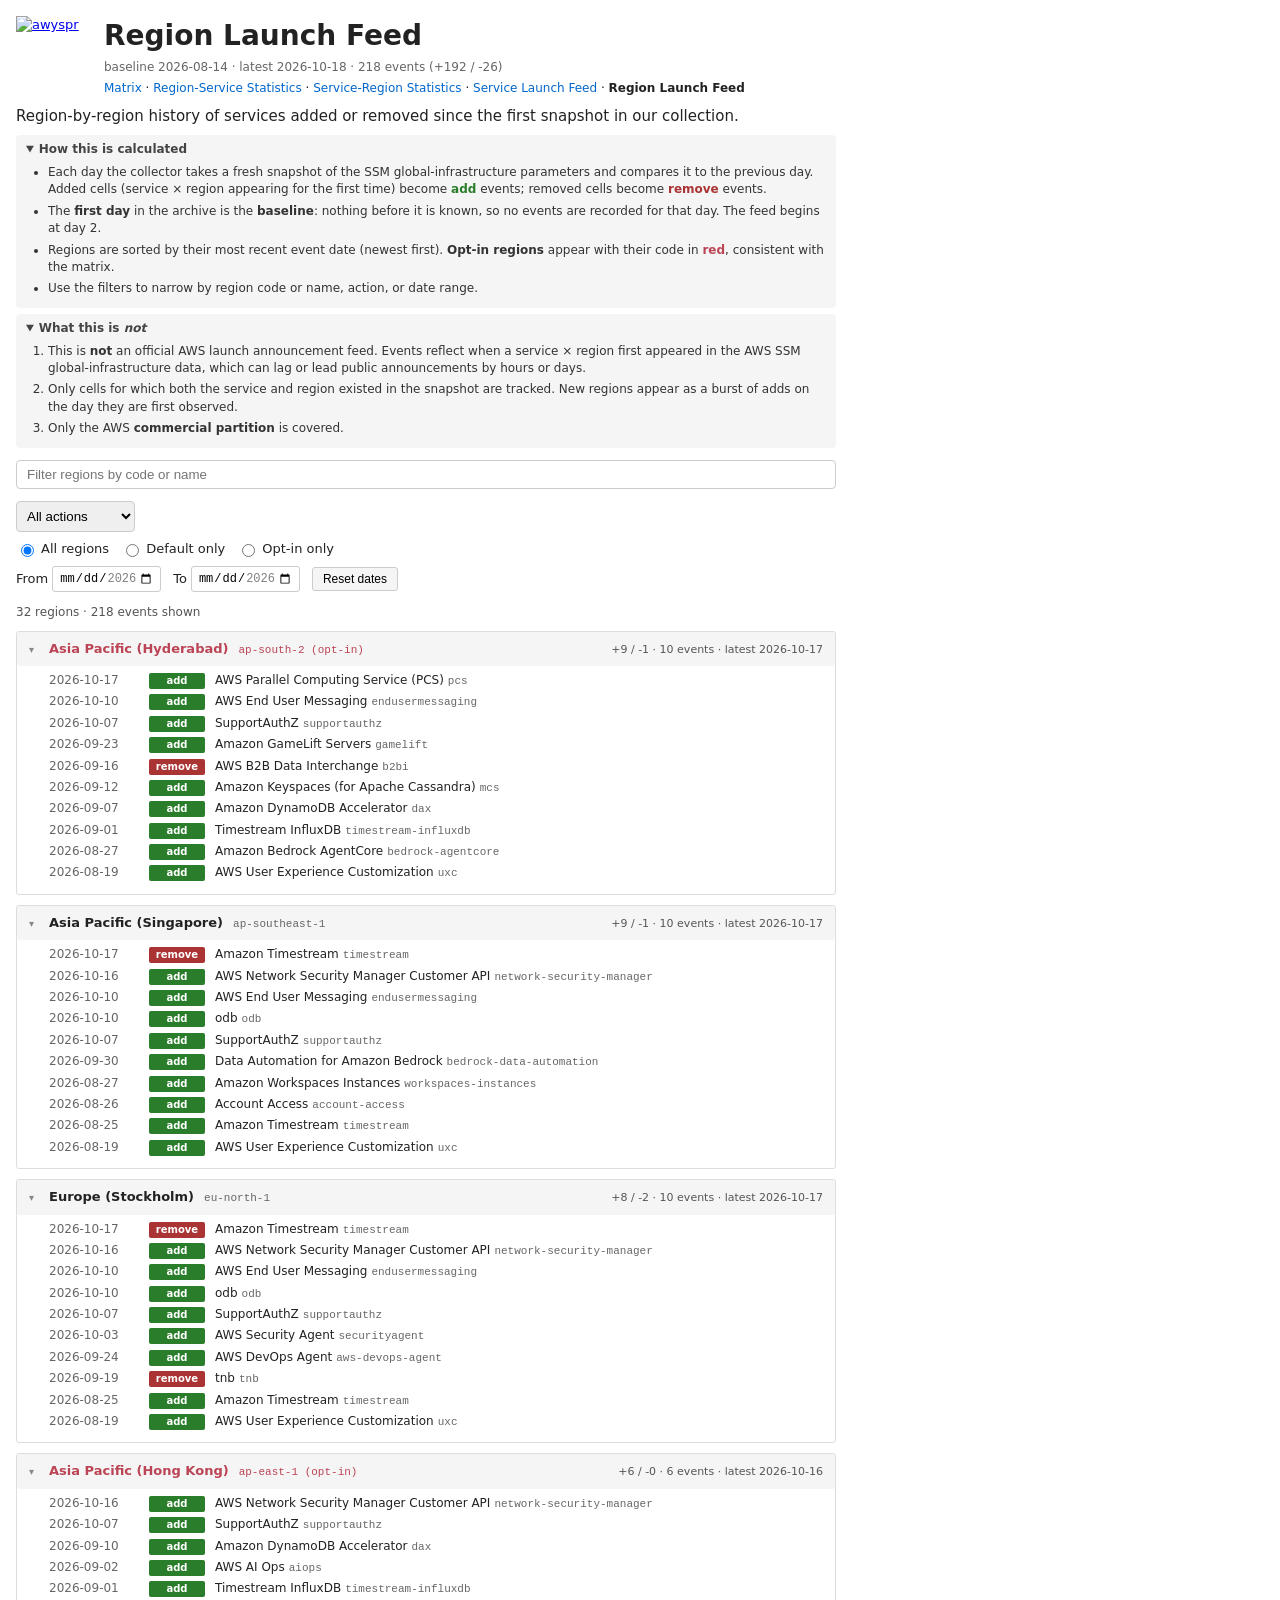
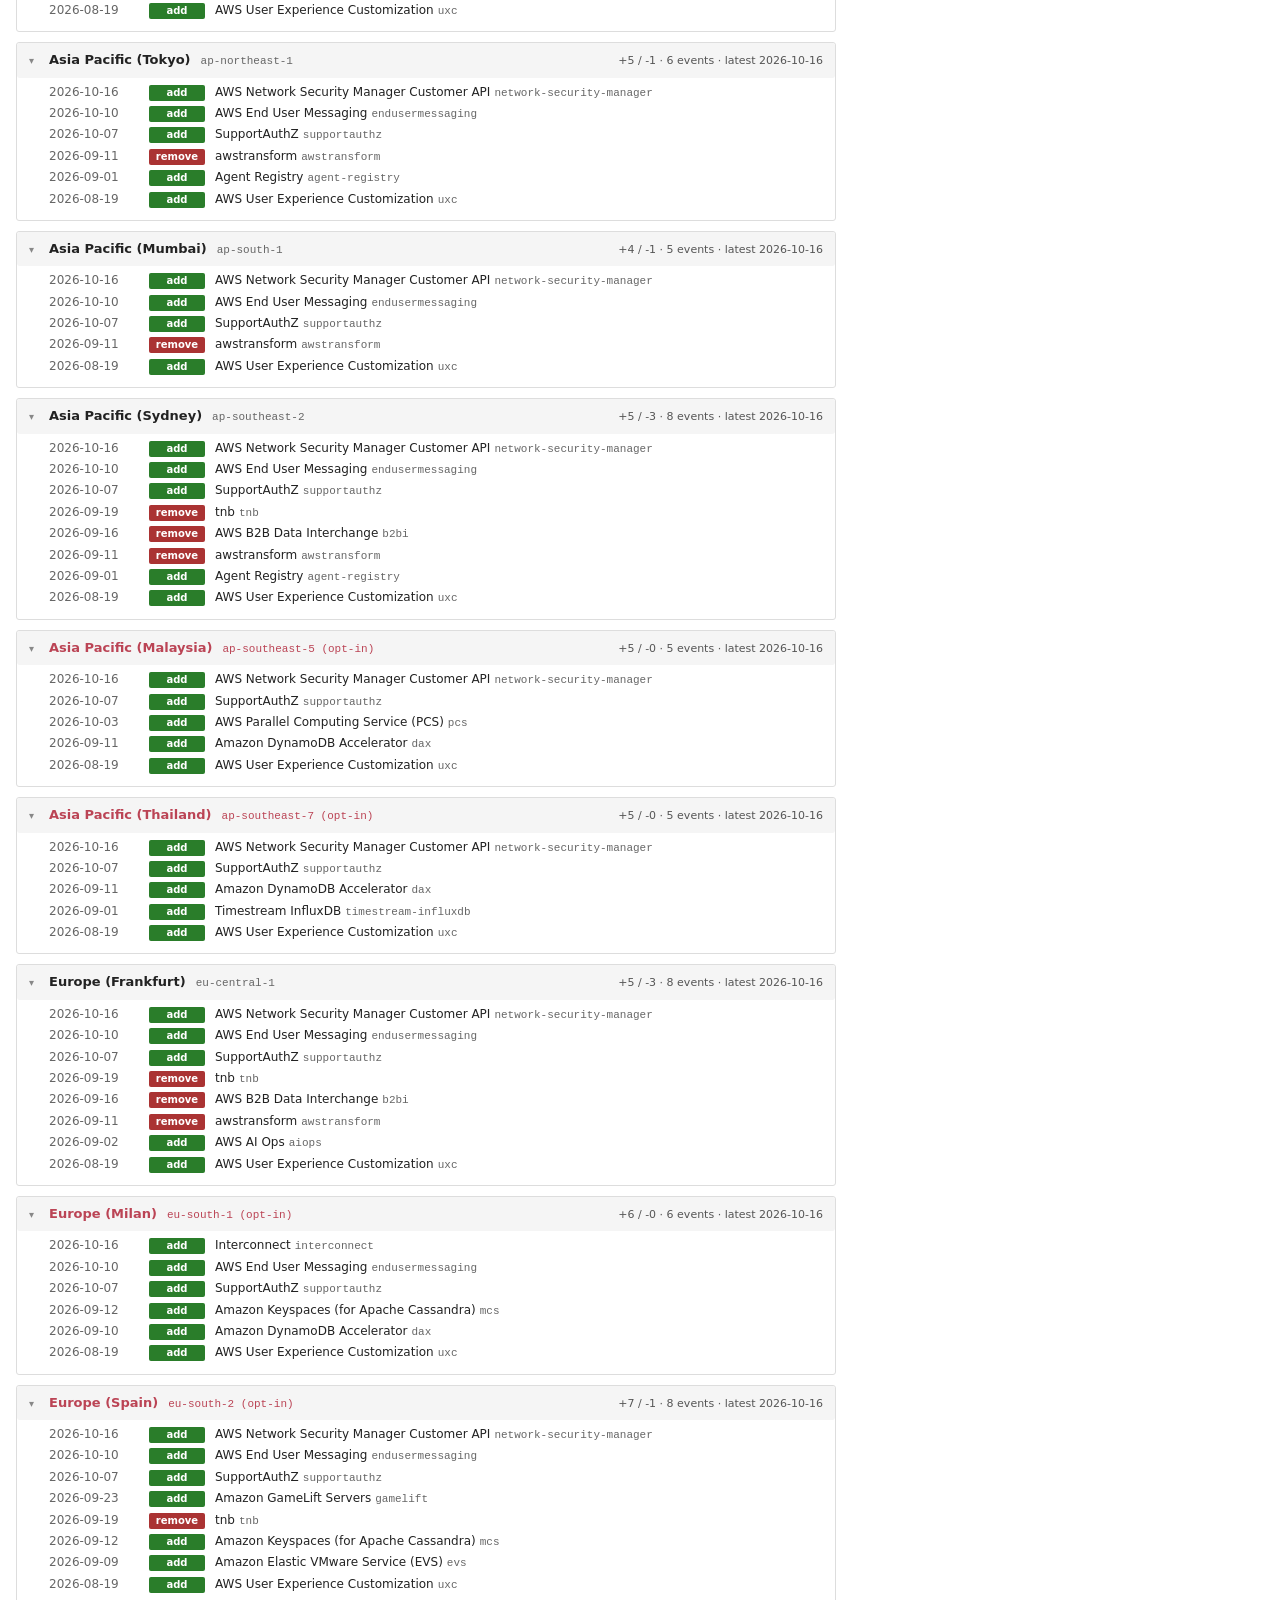
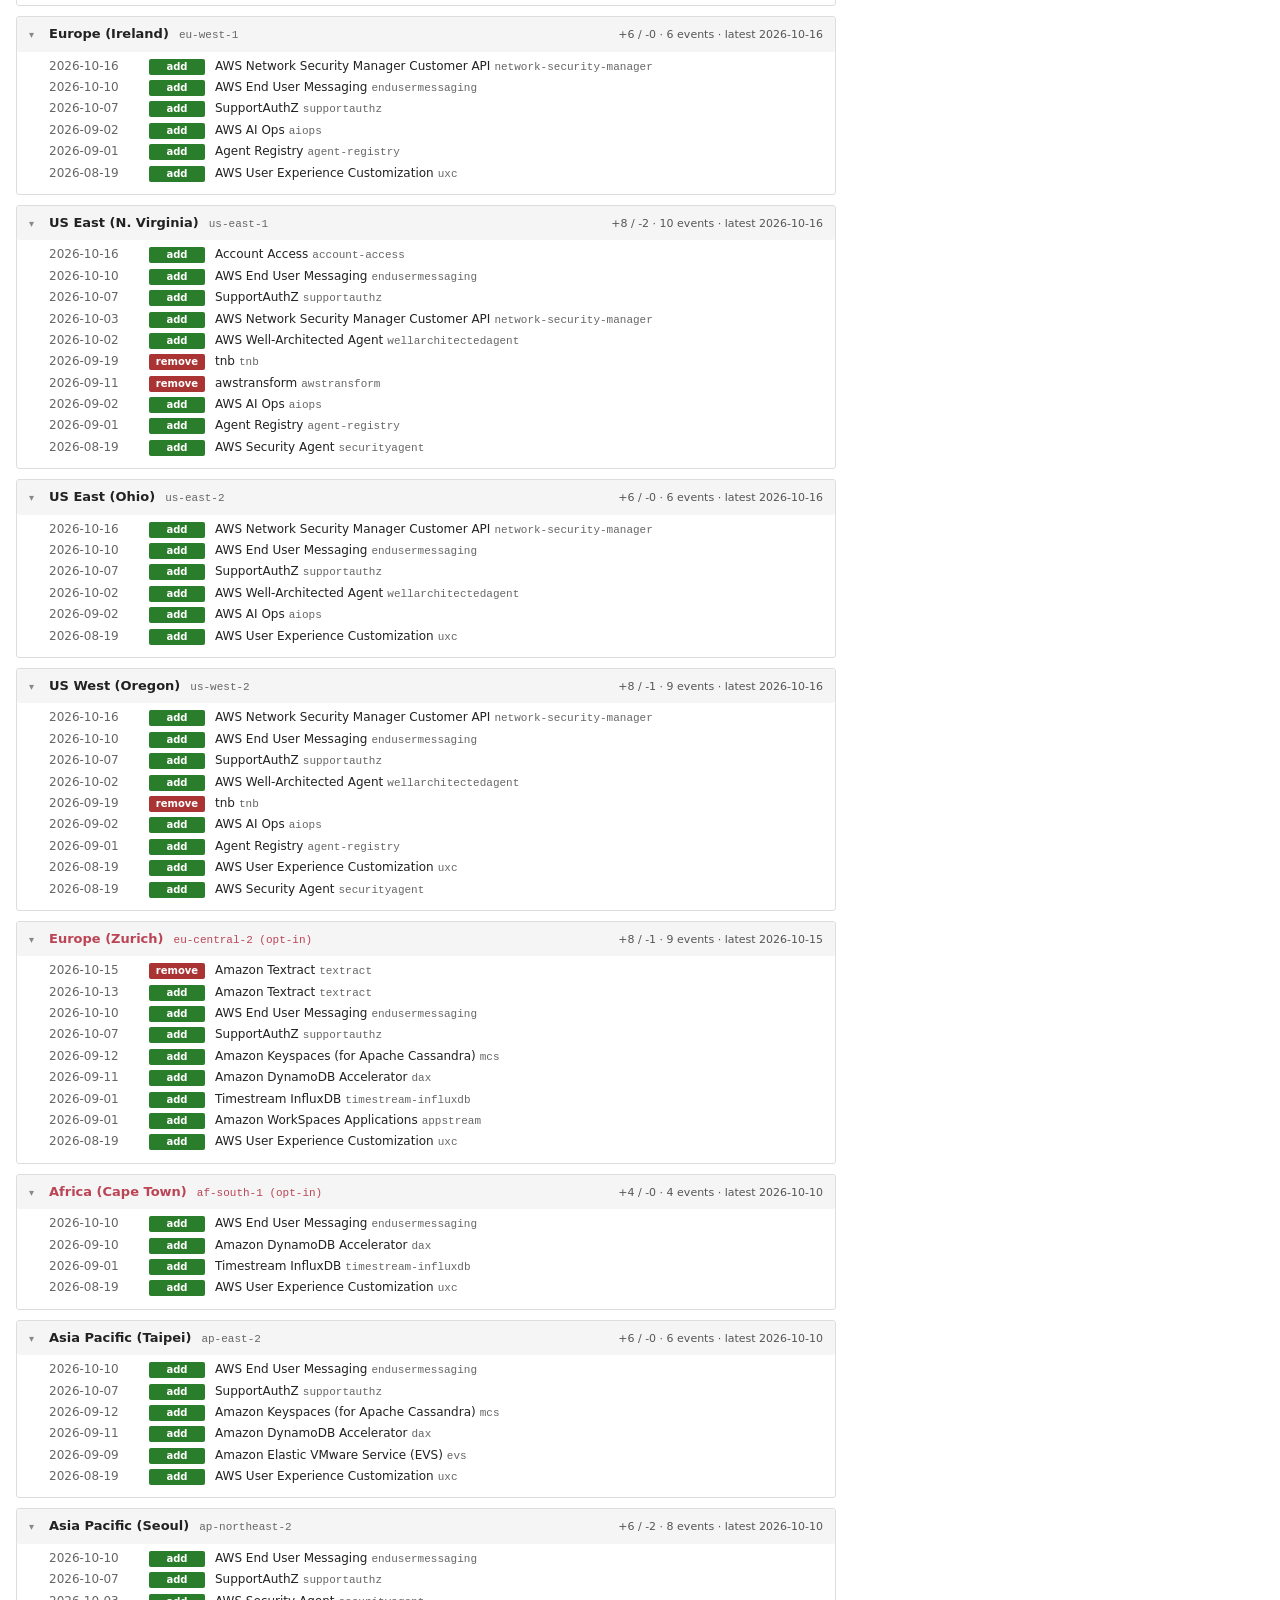
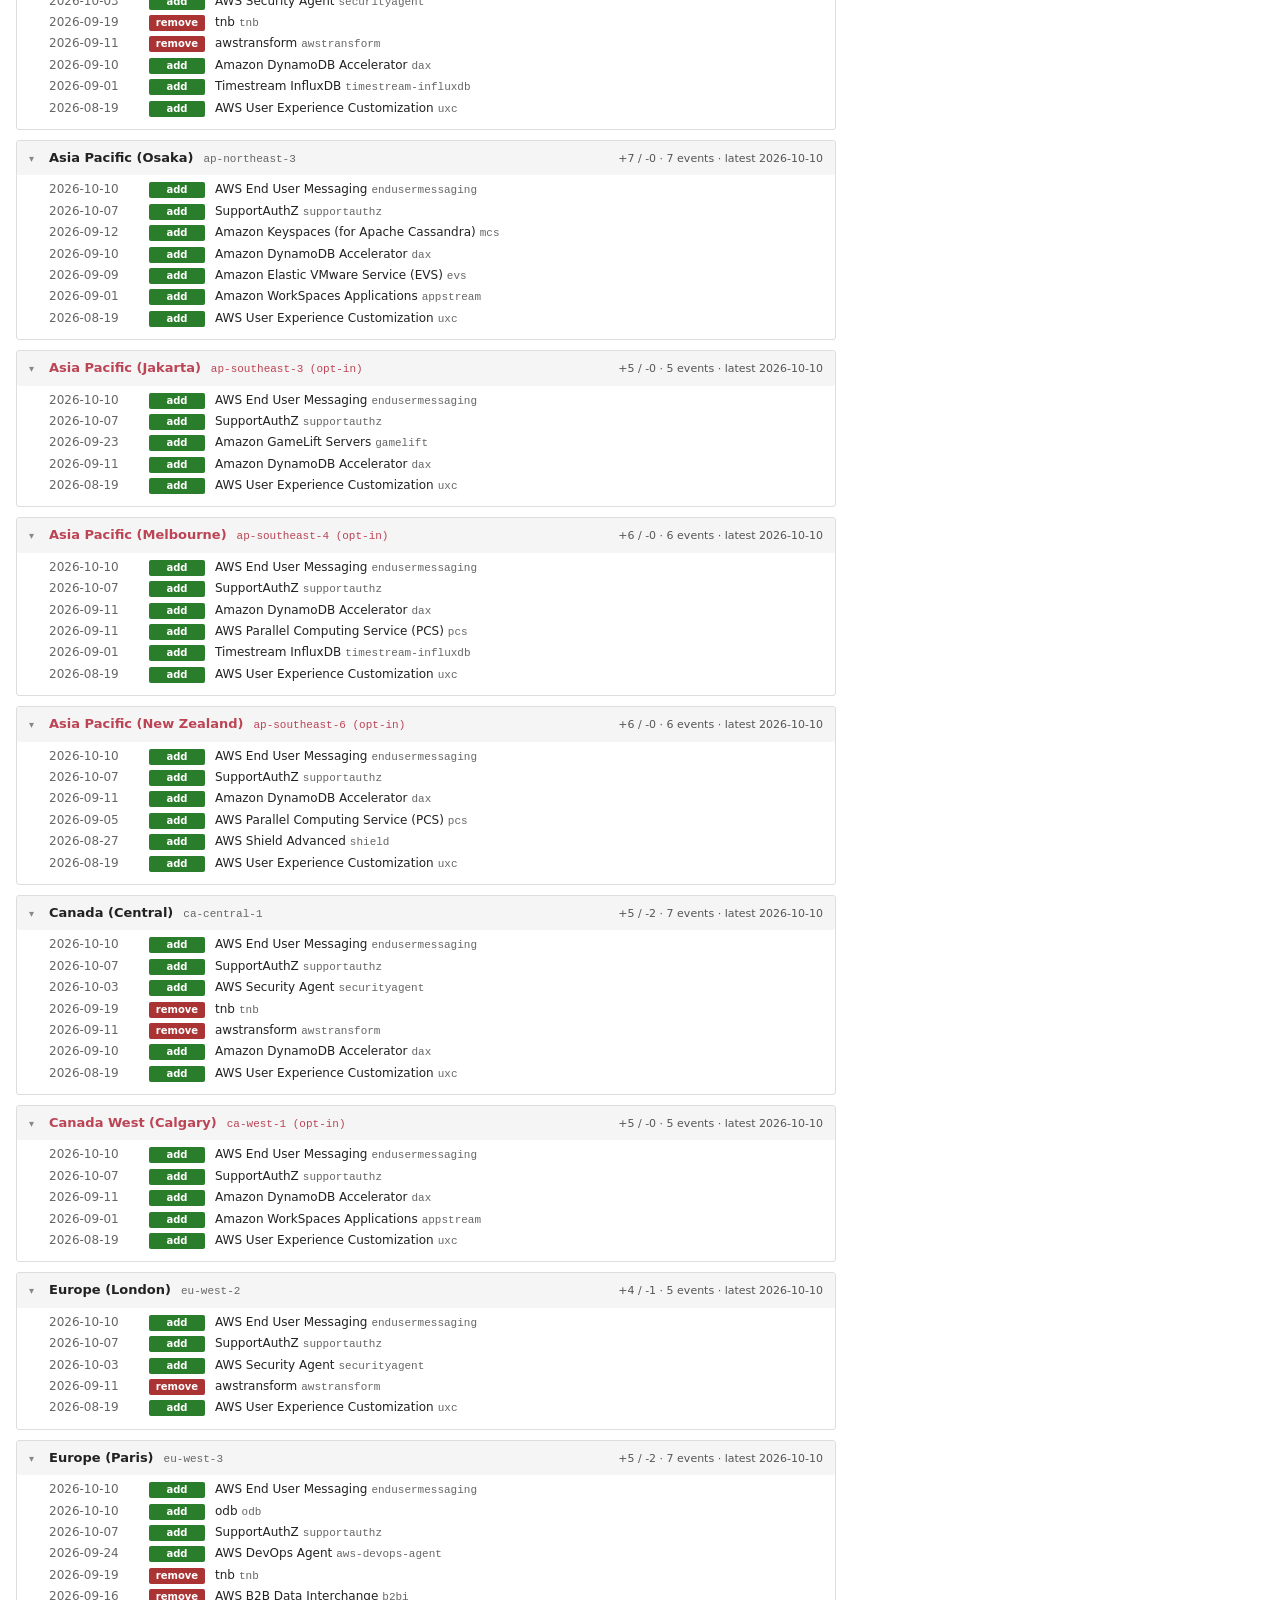
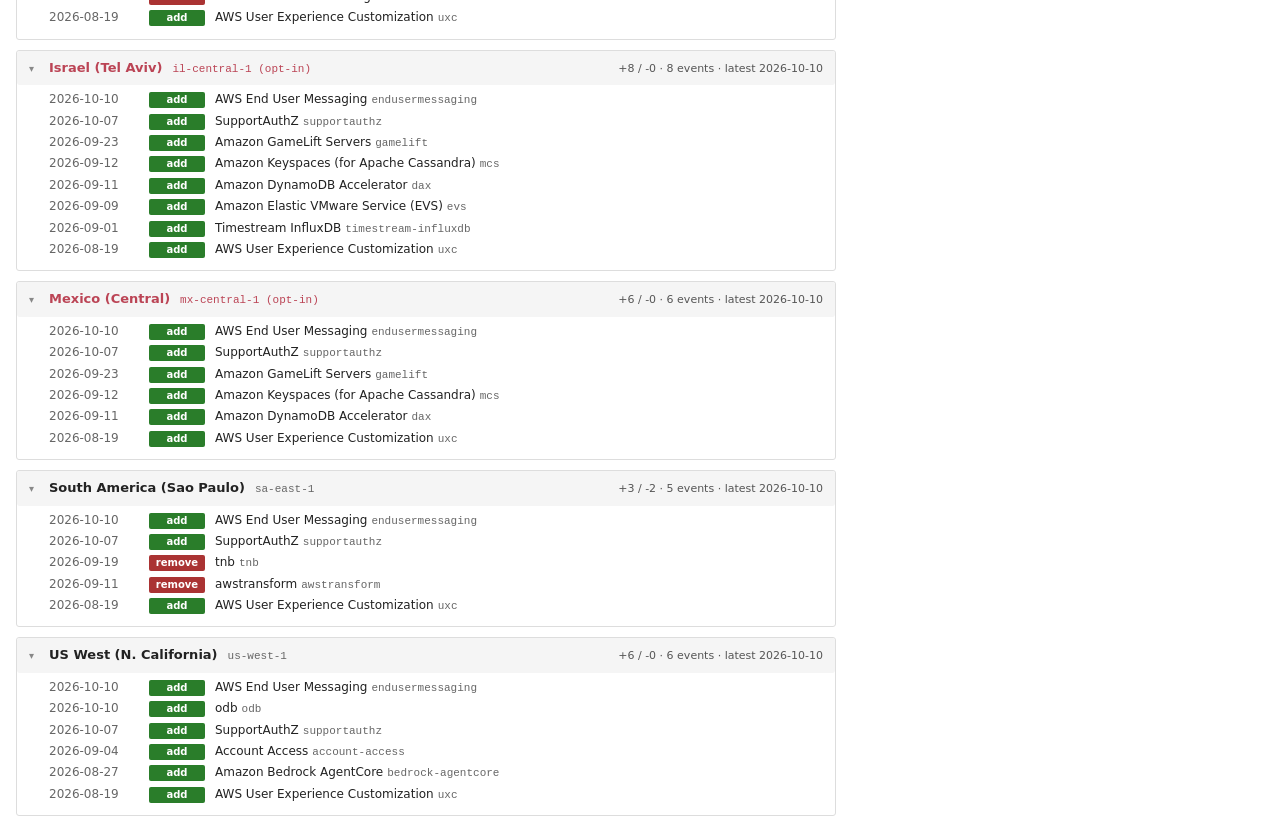
==== commit f271cd11: "publish 2026-10-18" ====
--- a/launch-reg.html
+++ b/launch-reg.html
@@ -24,7 +24,13 @@
     <div class="titlebar-text">
       <h1>Region Launch Feed</h1>
       <div class="meta" id="meta"></div>
-      <div class="nav"><a href="index.html">← Matrix</a> · <a href="launch-svc.html">← Service Launch Feed</a></div>
+      <div class="nav">
+        <a href="index.html">Matrix</a> ·
+        <a href="stats-regsvc.html">Region-Service Statistics</a> ·
+        <a href="stats-svcreg.html">Service-Region Statistics</a> ·
+        <a href="launch-svc.html">Service Launch Feed</a> ·
+        <strong>Region Launch Feed</strong>
+      </div>
     </div>
   </div>
   <div class="intro">
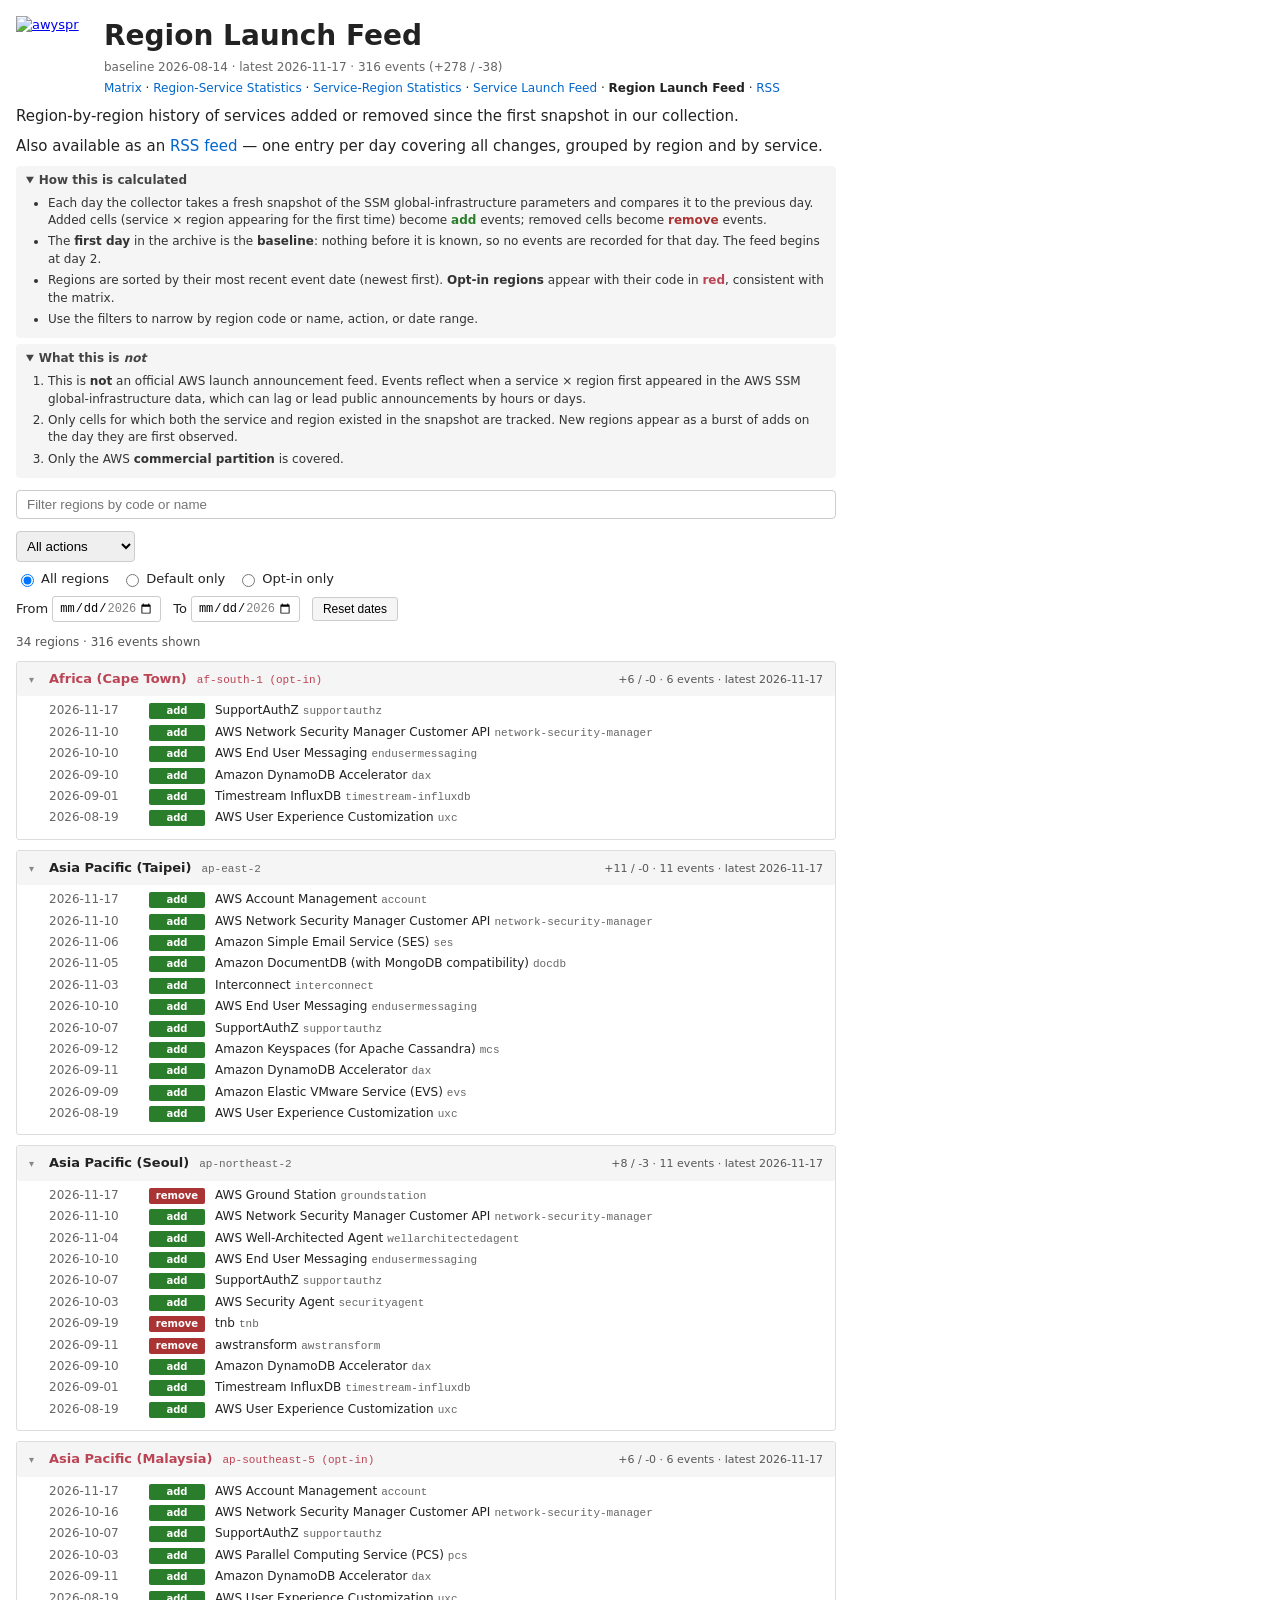
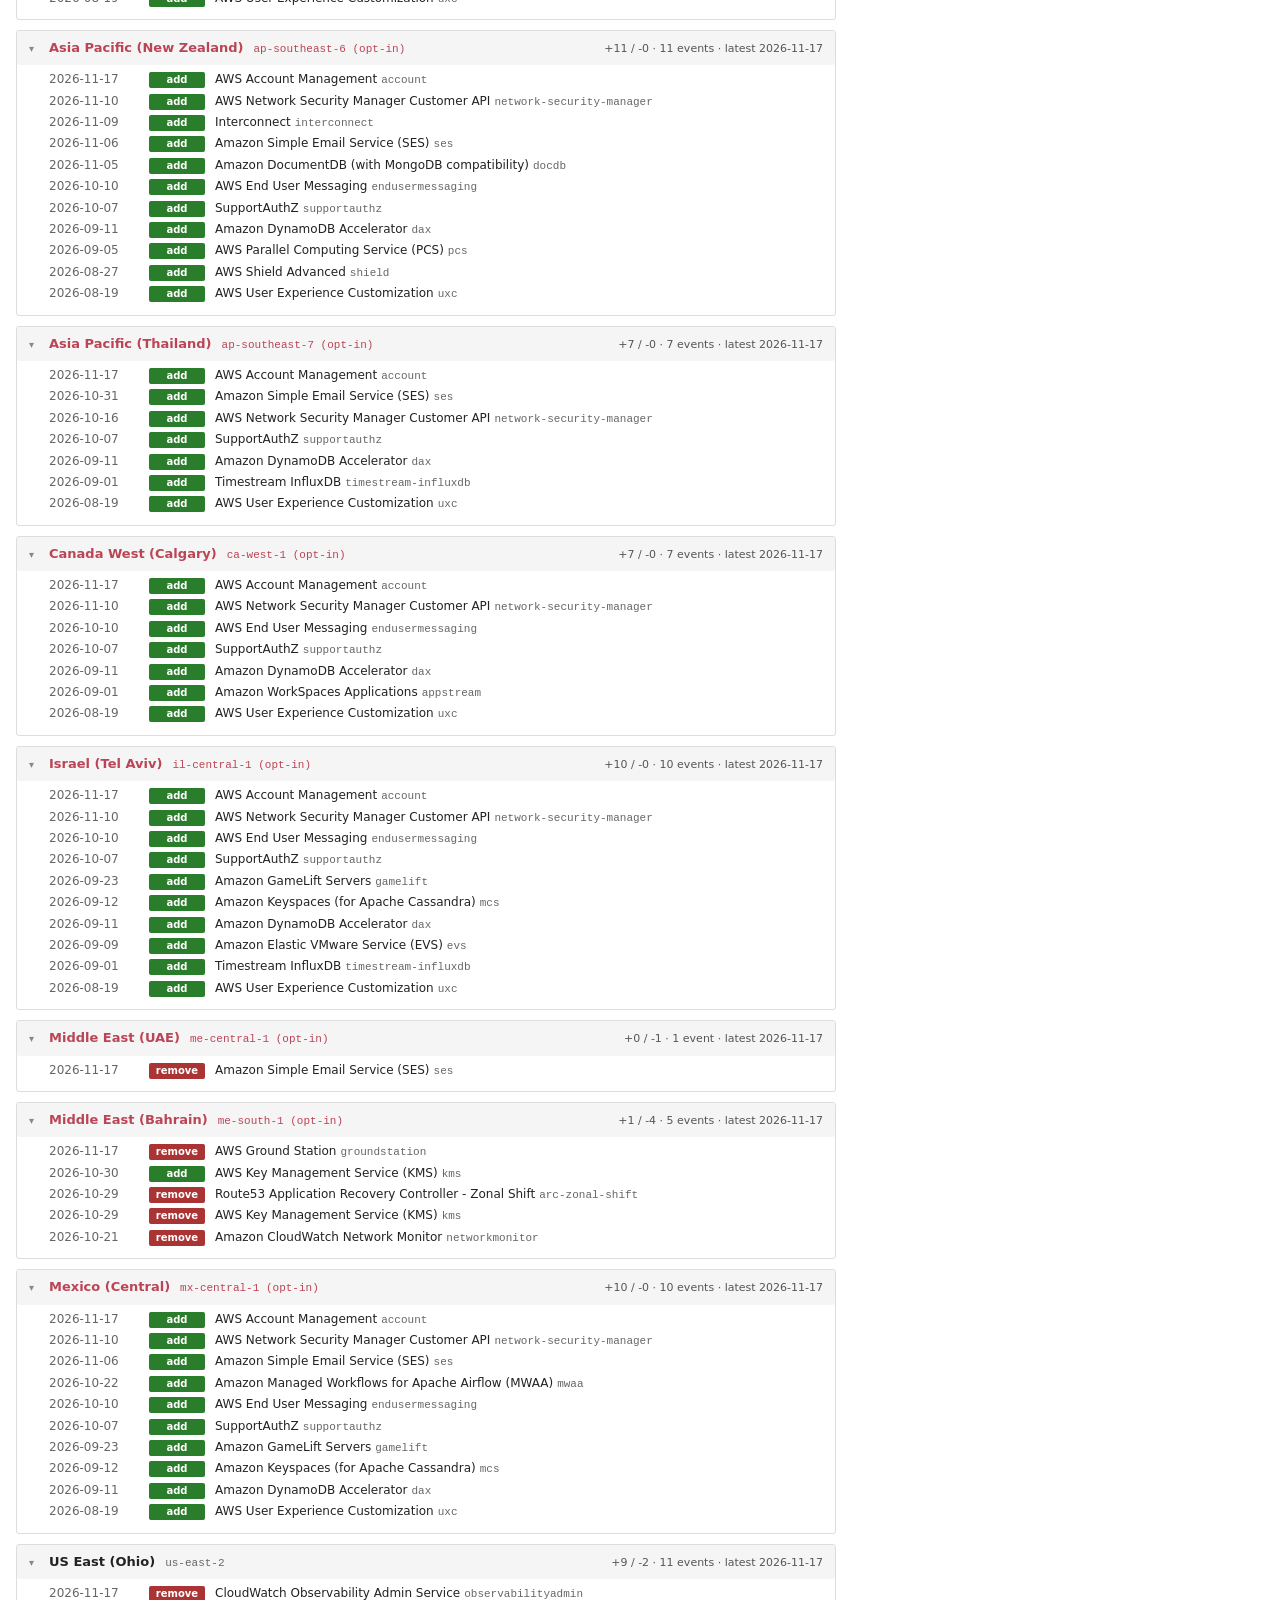
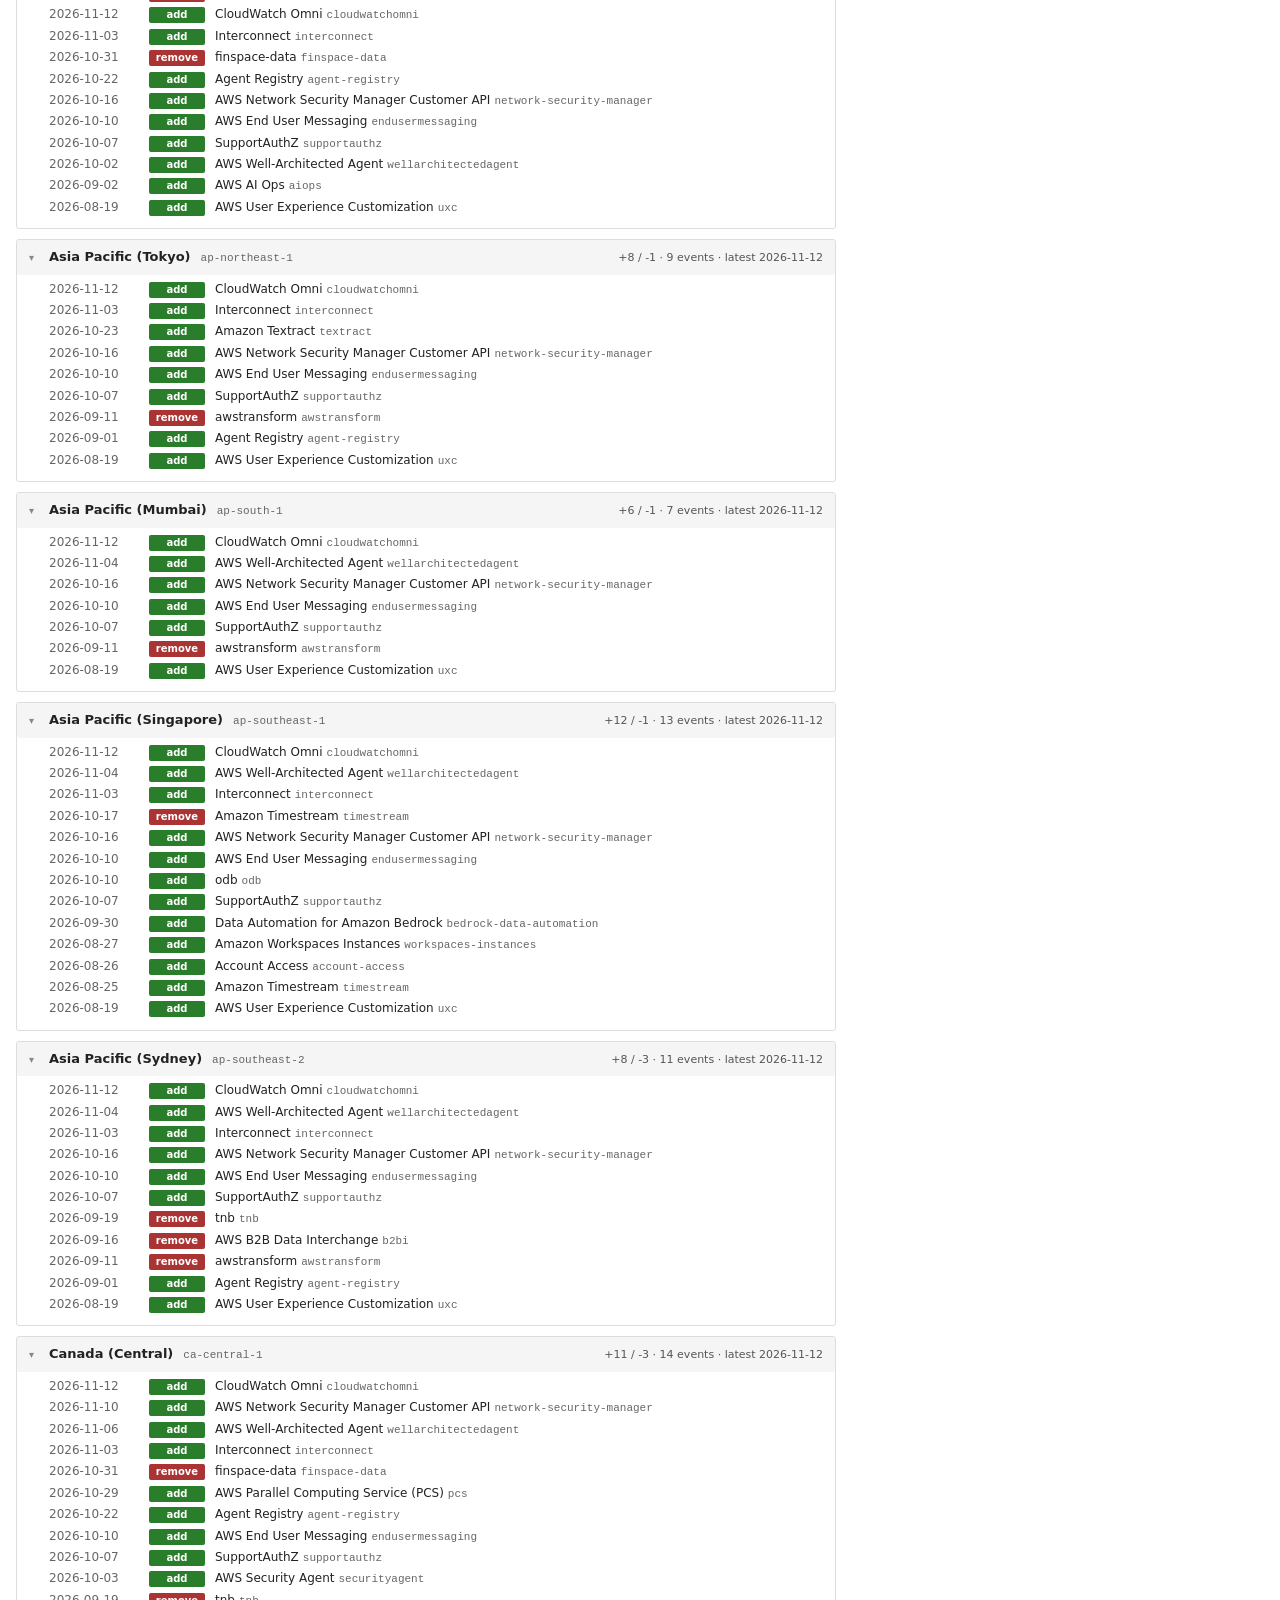
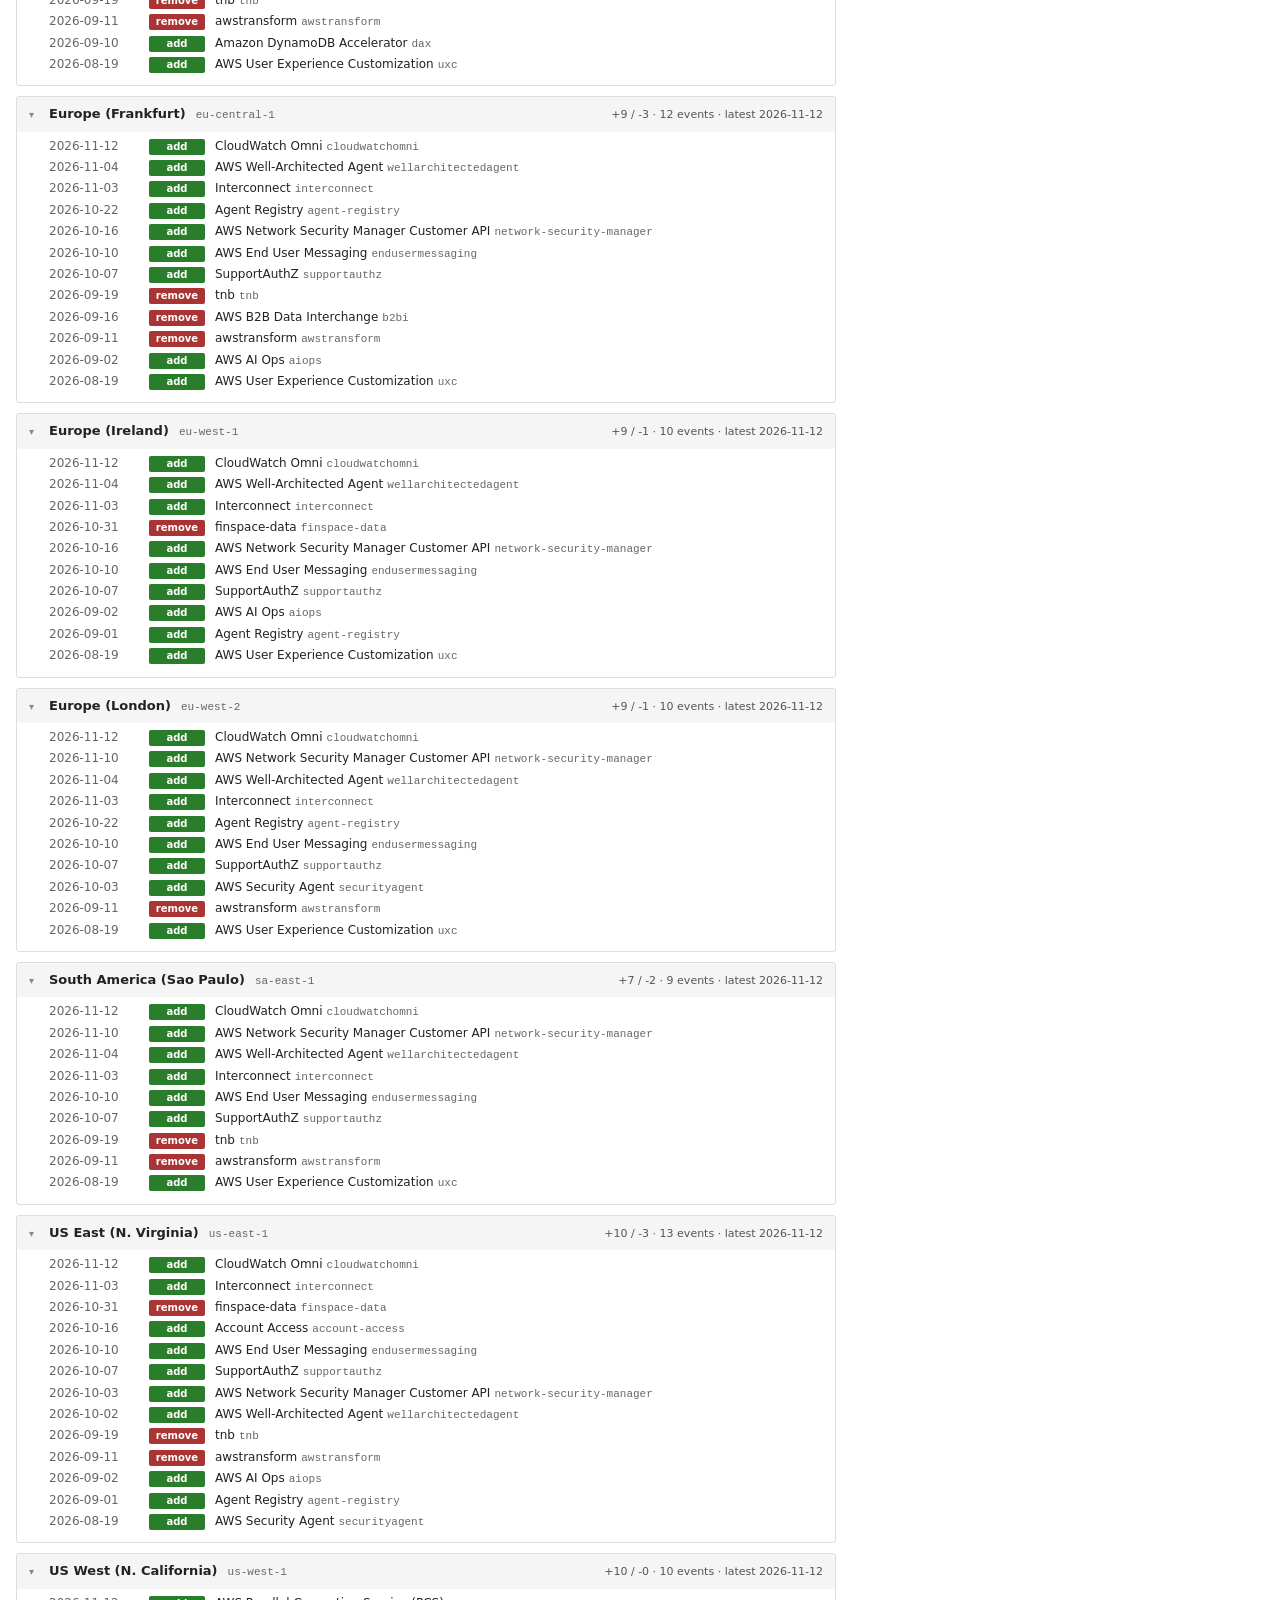
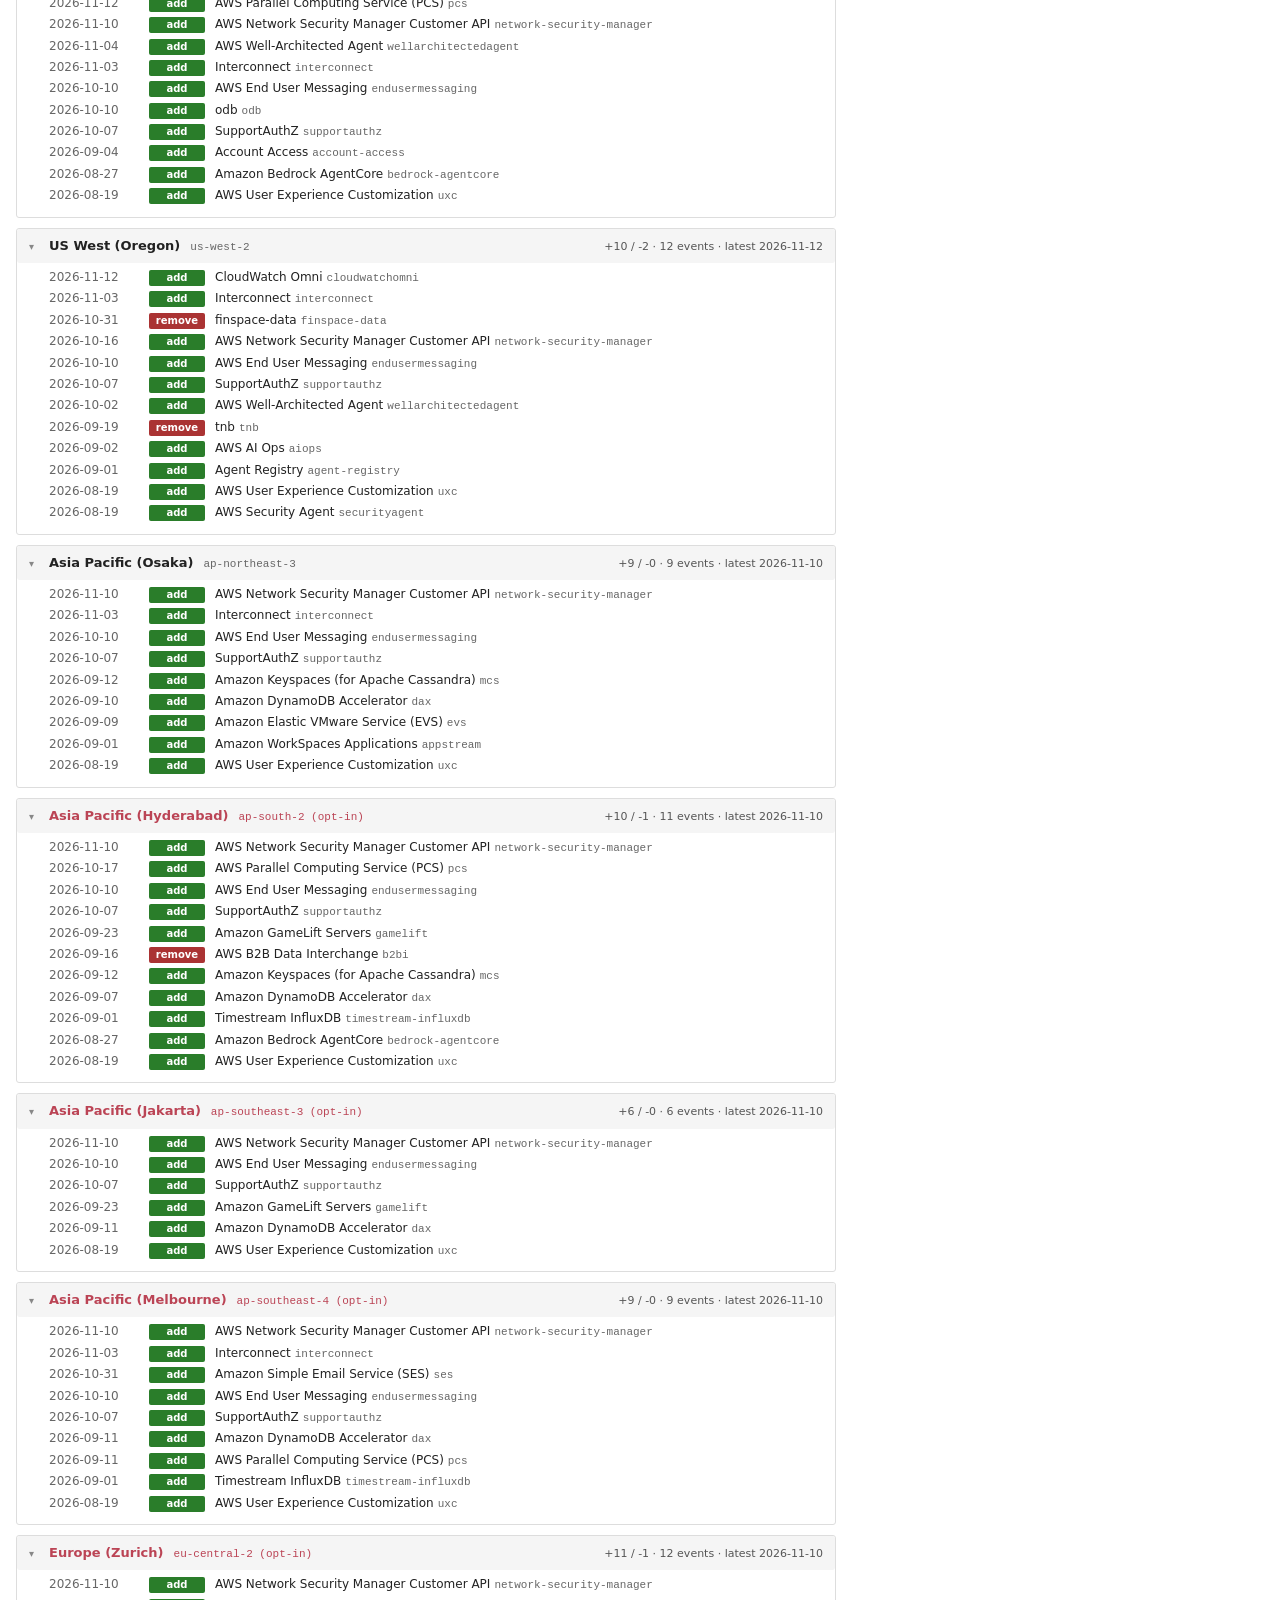
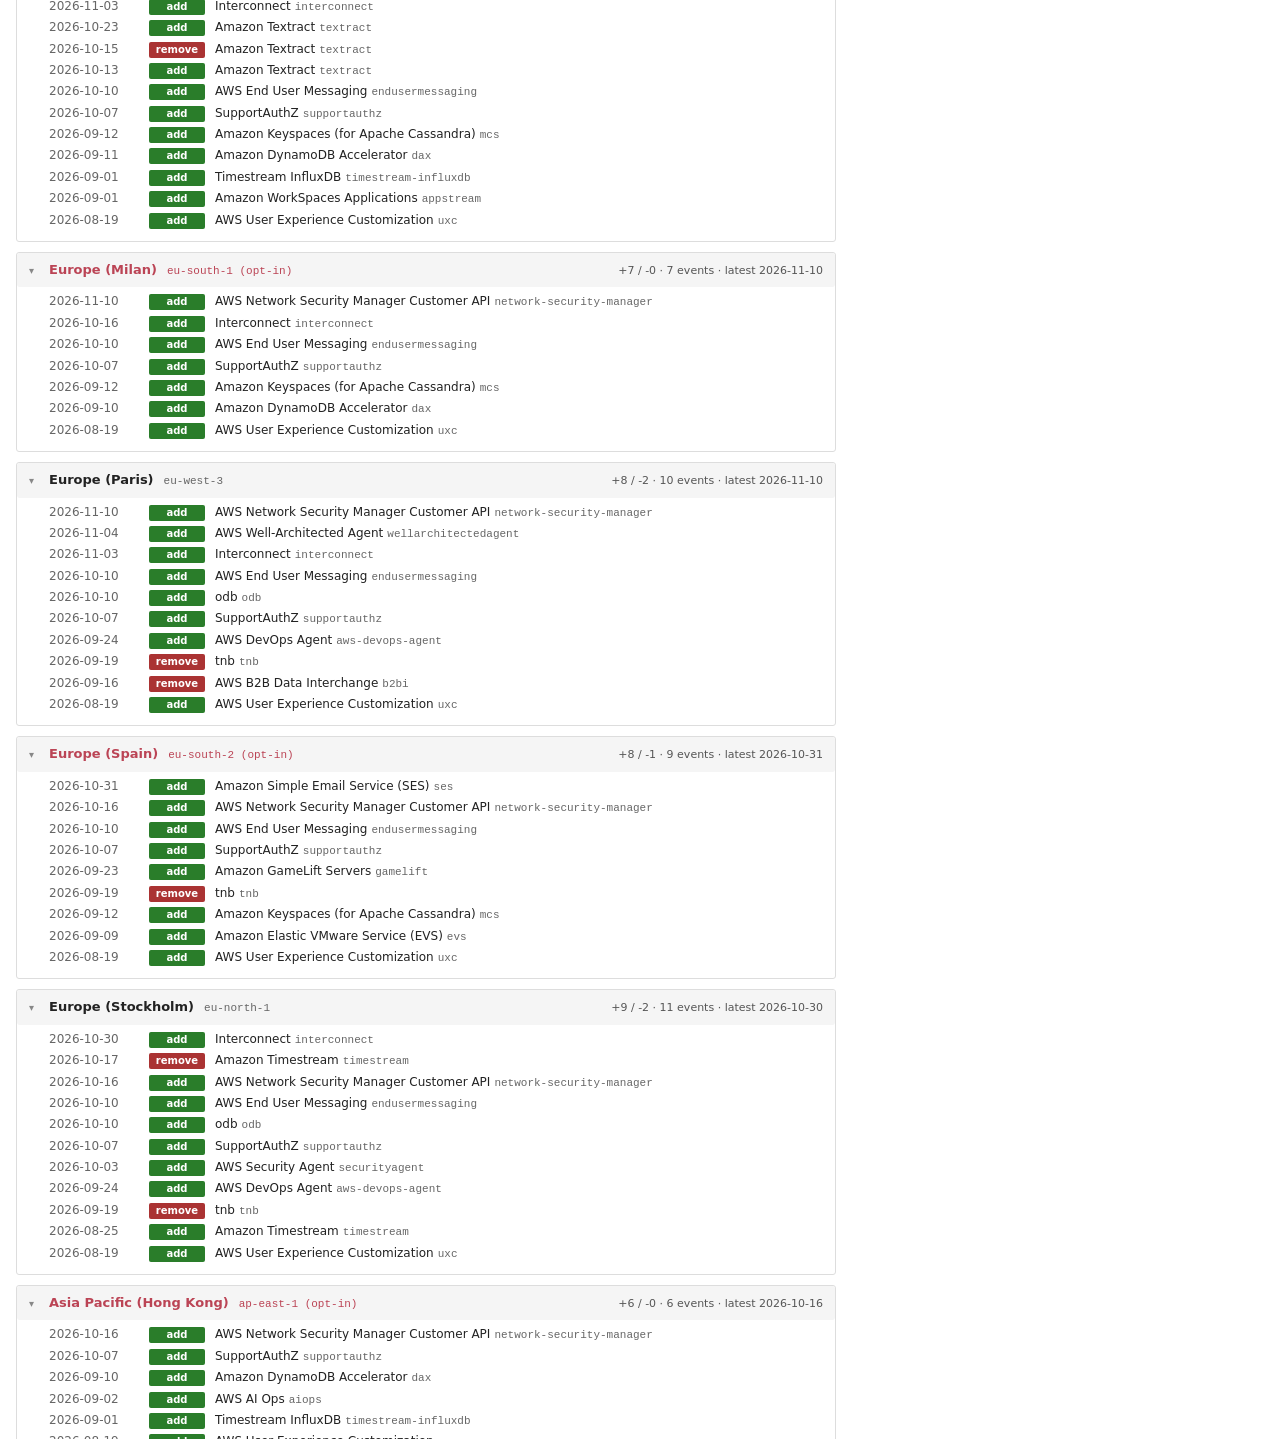
==== commit c95b5c8c: "publish 2026-11-17" ====
--- a/launch-reg.html
+++ b/launch-reg.html
@@ -14,6 +14,7 @@
 <link rel="stylesheet" href="styles.css">
 <link rel="stylesheet" href="stats.css">
 <link rel="stylesheet" href="launch.css">
+<link rel="alternate" type="application/rss+xml" title="AWS Region-Service Matrix — Change Feed" href="feed.xml">
 </head>
 <body>
 <header>
@@ -29,7 +30,8 @@
         <a href="stats-regsvc.html">Region-Service Statistics</a> ·
         <a href="stats-svcreg.html">Service-Region Statistics</a> ·
         <a href="launch-svc.html">Service Launch Feed</a> ·
-        <strong>Region Launch Feed</strong>
+        <strong>Region Launch Feed</strong> ·
+        <a href="feed.xml">RSS</a>
       </div>
     </div>
   </div>
@@ -37,6 +39,10 @@
     <p>
       Region-by-region history of services added or removed since the first
       snapshot in our collection.
+    </p>
+    <p>
+      Also available as an <a href="feed.xml" type="application/rss+xml">RSS feed</a>
+      — one entry per day covering all changes, grouped by region and by service.
     </p>
     <details class="faq" open>
       <summary>How this is calculated</summary>
